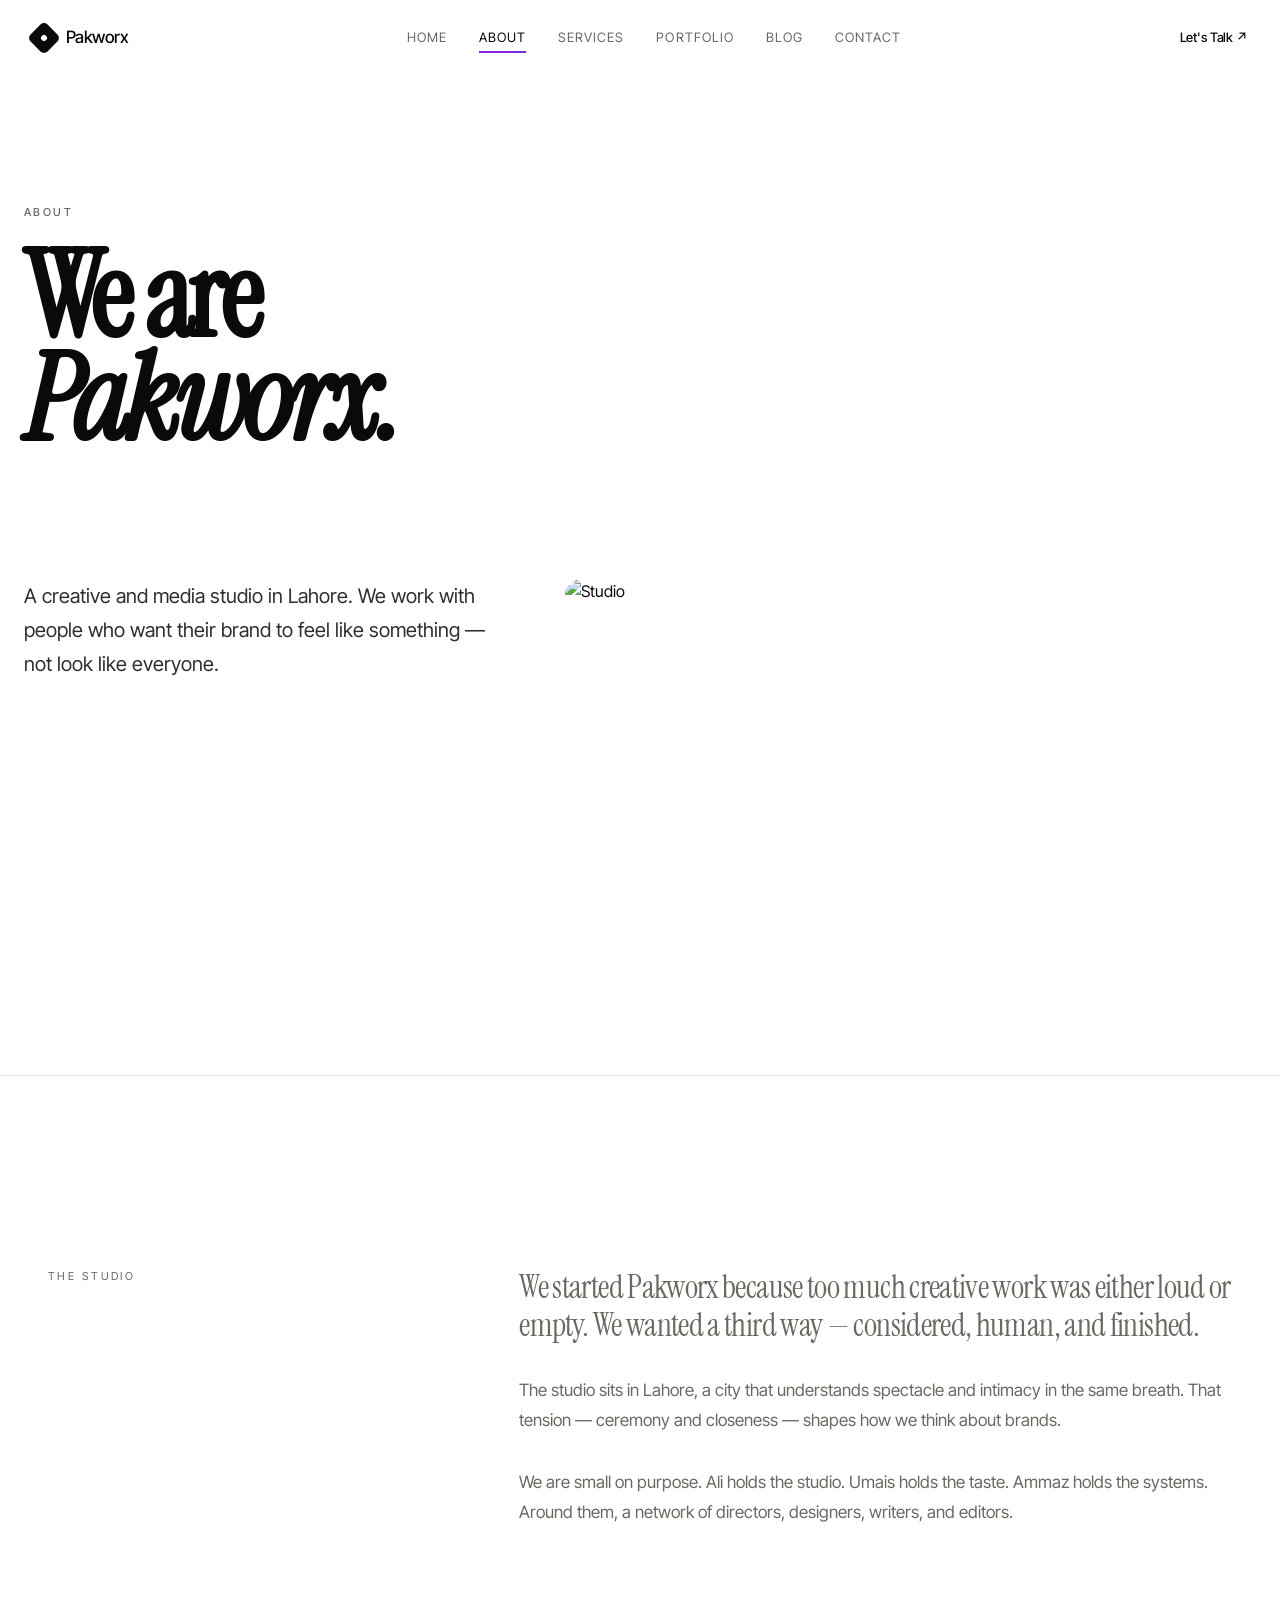
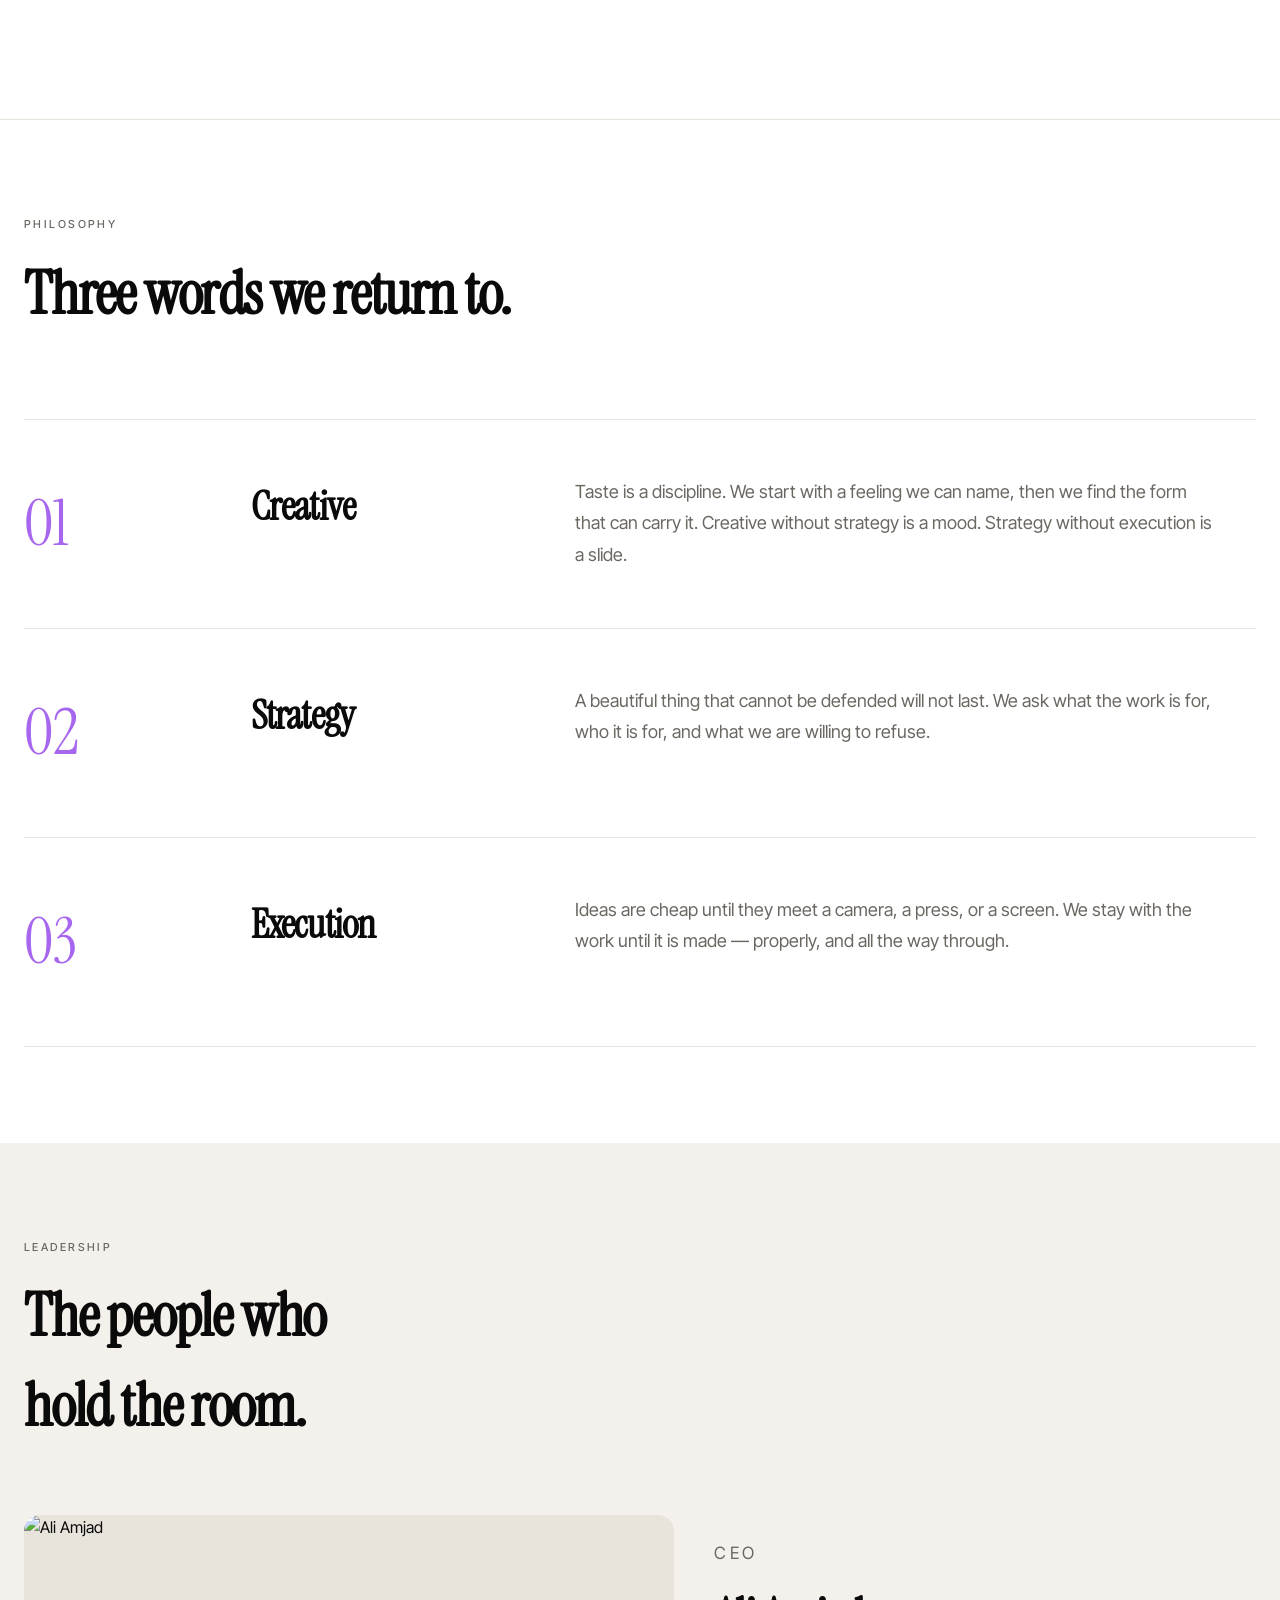
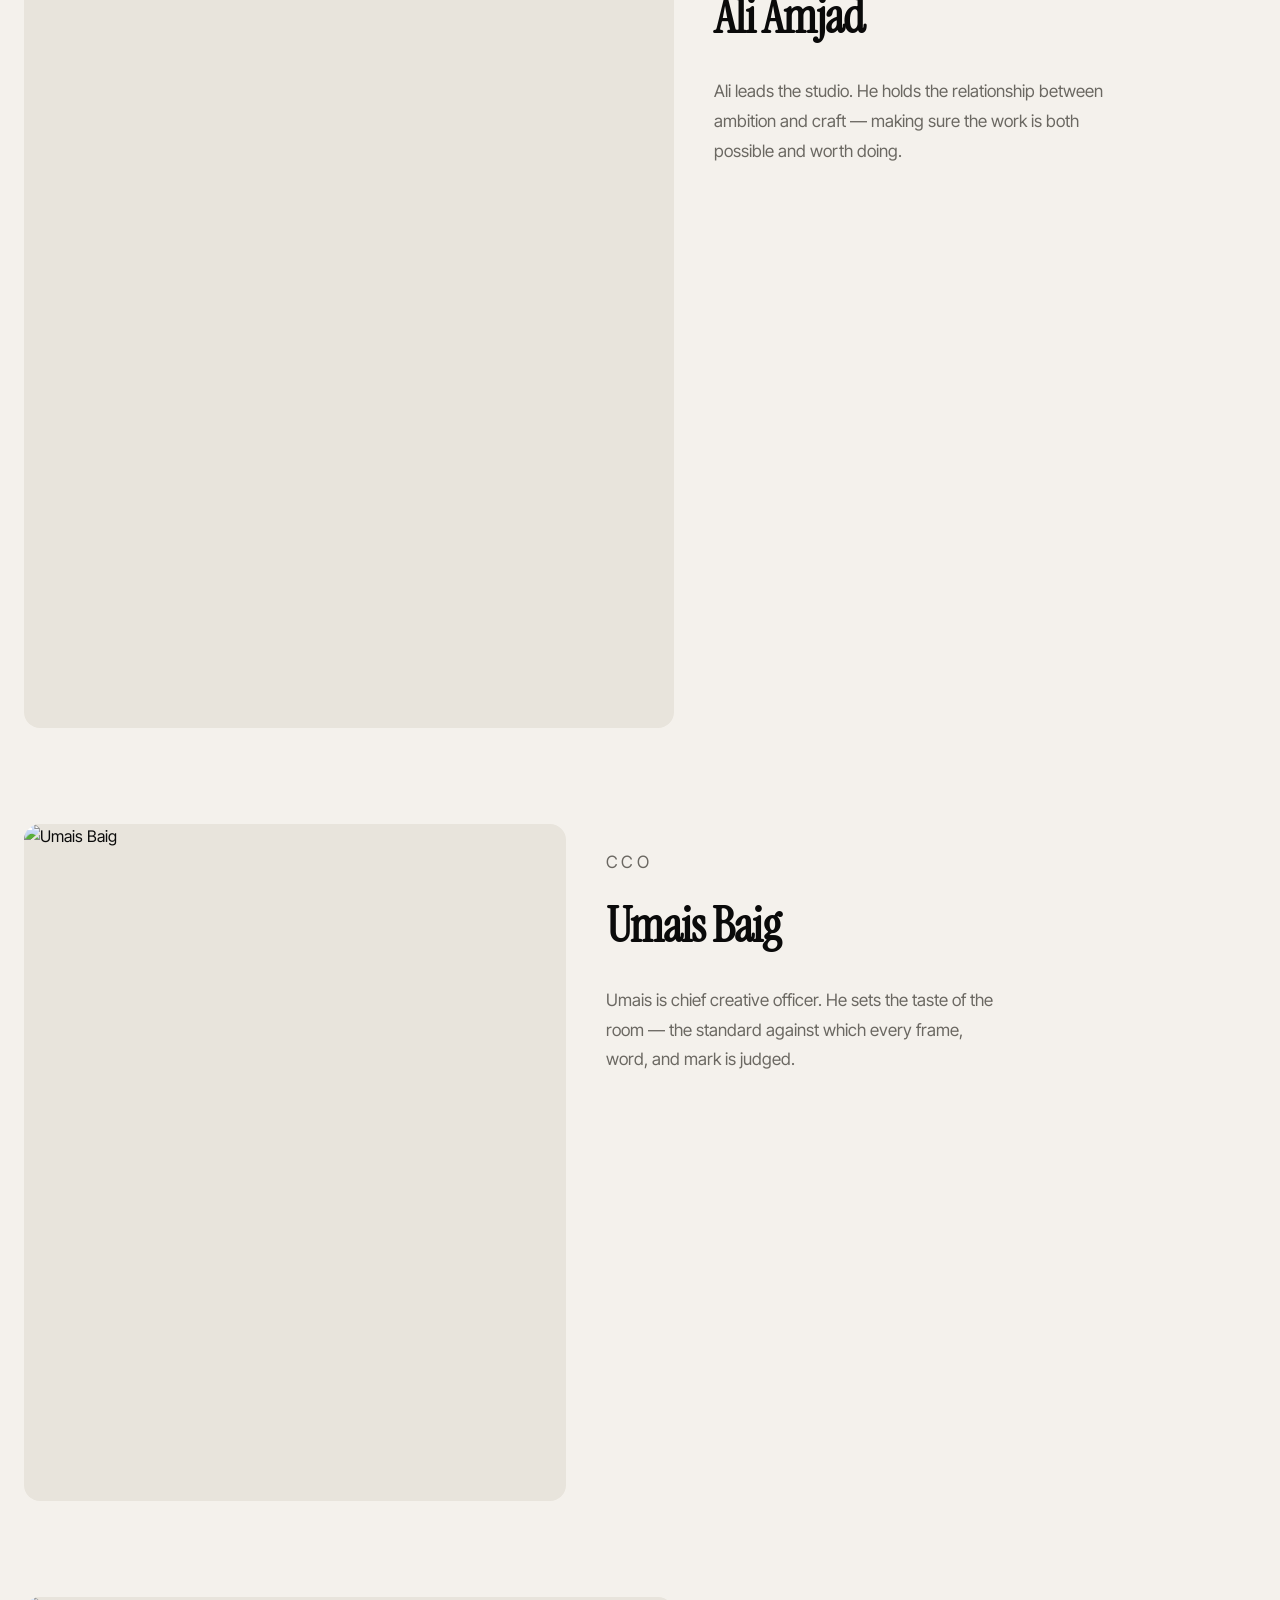
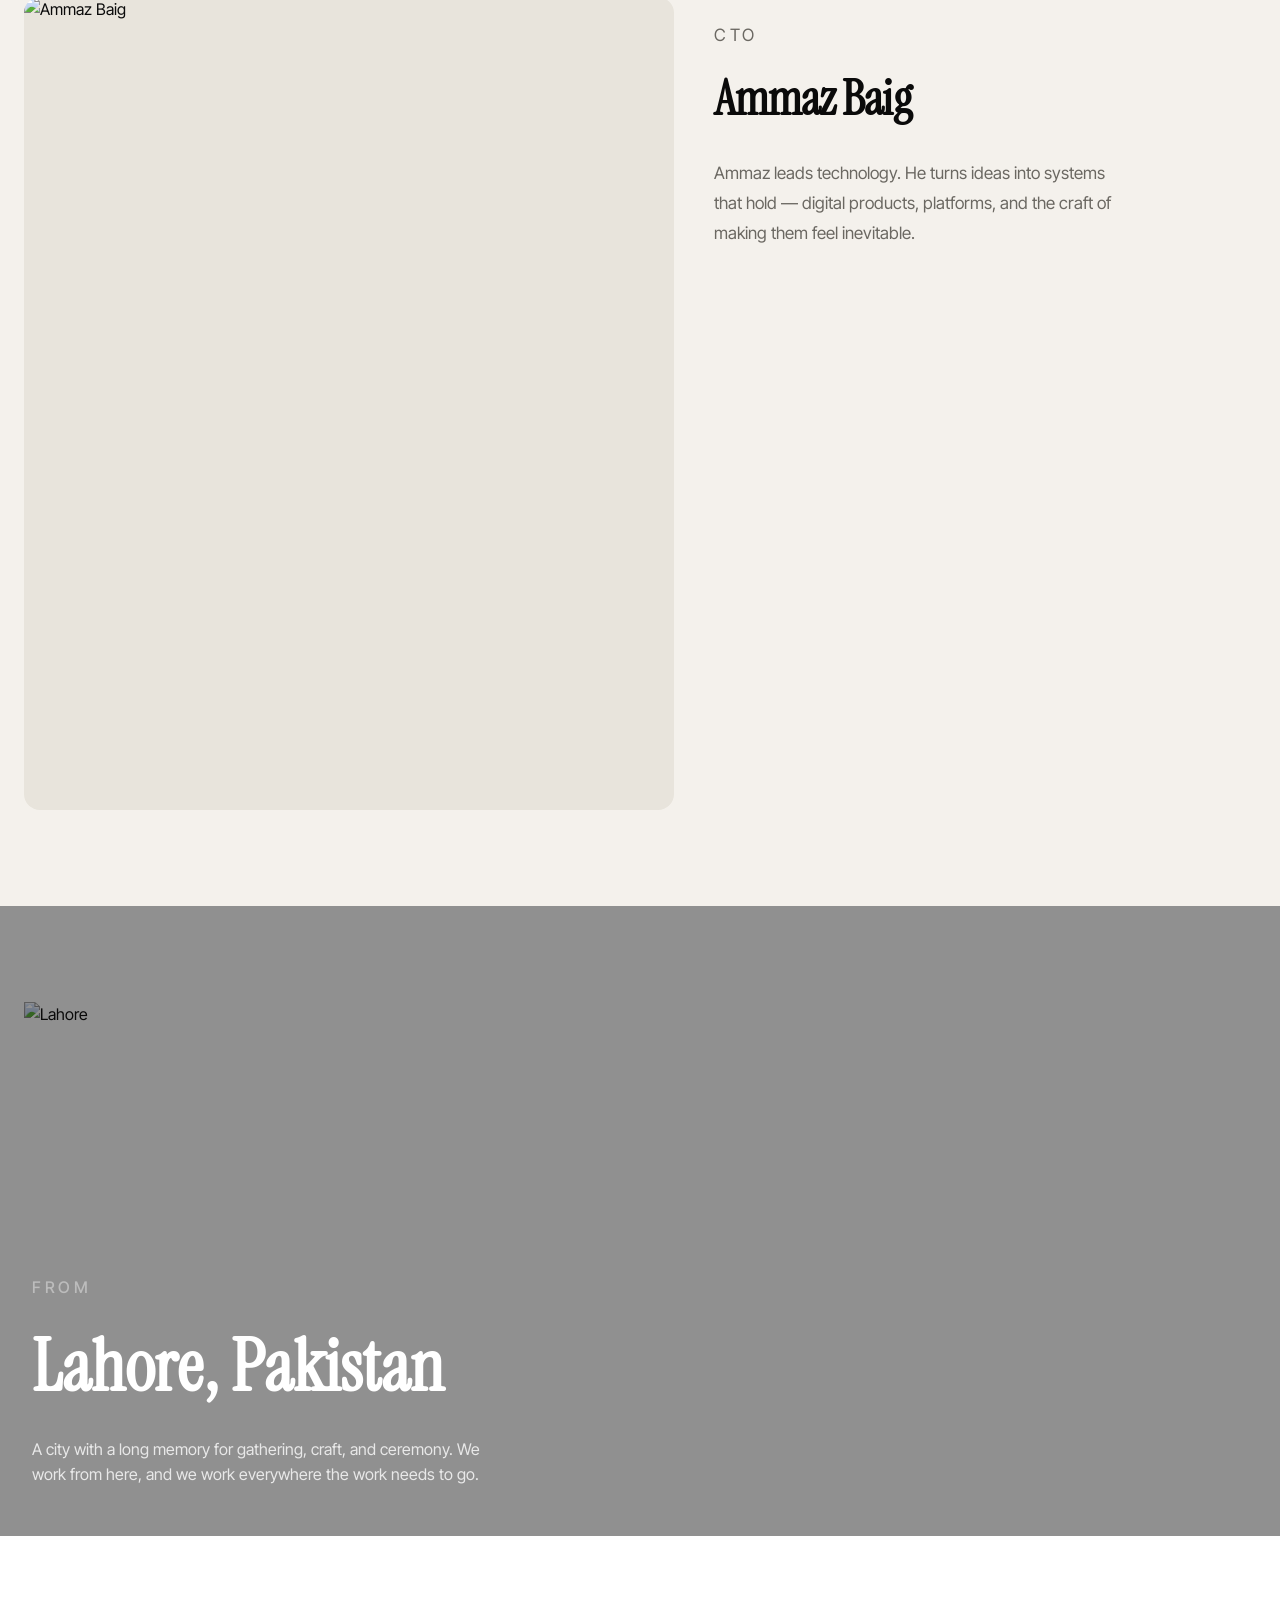
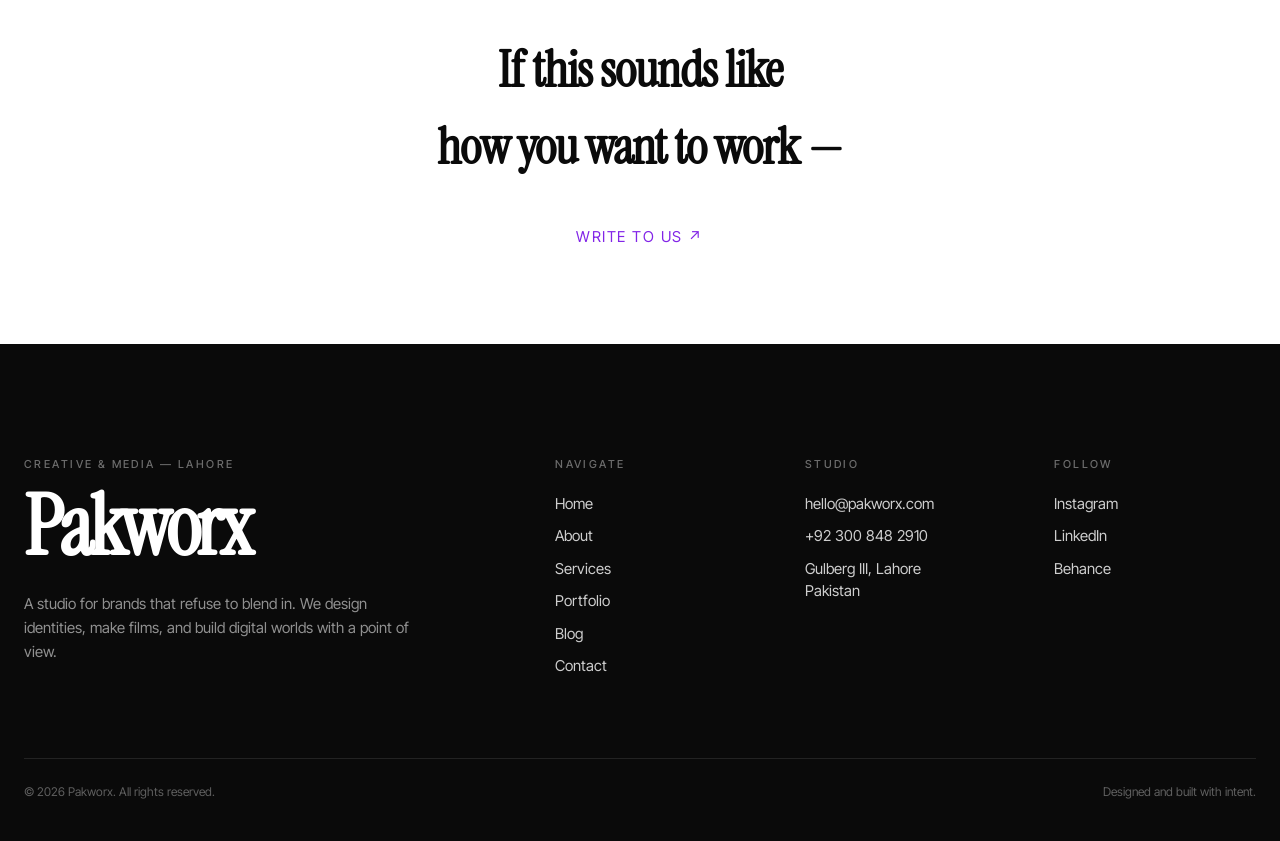
==== about.html @ 26e2b161 "Add files via upload" ====
<!DOCTYPE html>
<html lang="en">
<head>
  <meta charset="UTF-8" />
  <meta name="viewport" content="width=device-width, initial-scale=1.0" />
  <title>About — Pakworx</title>
  <link rel="preconnect" href="https://fonts.googleapis.com" />
  <link rel="preconnect" href="https://fonts.gstatic.com" crossorigin />
  <link href="https://fonts.googleapis.com/css2?family=Instrument+Serif:ital@0;1&family=Inter+Tight:wght@300;400;500;600;700&display=swap" rel="stylesheet" />
  <link rel="stylesheet" href="styles.css" />
</head>
<body>
  <header class="site-header">
    <a href="index.html" class="logo">
      <span class="logo-mark"></span>
      <span class="logo-text">Pakworx</span>
    </a>
    <nav class="desktop-nav">
      <a href="index.html">Home</a>
      <a href="about.html" class="active">About</a>
      <a href="services.html">Services</a>
      <a href="portfolio.html">Portfolio</a>
      <a href="blog.html">Blog</a>
      <a href="contact.html">Contact</a>
    </nav>
    <div class="header-cta">
      <a href="contact.html" class="cta-link">Let's Talk ↗</a>
      <button class="menu-toggle" aria-label="Menu">
        <span></span>
        <span></span>
      </button>
    </div>
  </header>

  <div class="mobile-menu">
    <nav>
      <a href="index.html">Home</a>
      <a href="about.html" class="active">About</a>
      <a href="services.html">Services</a>
      <a href="portfolio.html">Portfolio</a>
      <a href="blog.html">Blog</a>
      <a href="contact.html">Contact</a>
    </nav>
    <a href="contact.html" class="mobile-cta">Let's Talk ↗</a>
  </div>

  <main>
    <section class="page-hero">
      <p class="eyebrow">About</p>
      <h1>We are<br /><em>Pakworx.</em></h1>
    </section>

    <section class="about-intro">
      <div class="about-grid">
        <p>A creative and media studio in Lahore. We work with people who want their brand to feel like something — not look like everyone.</p>
        <div class="about-image">
          <img src="https://images.pexels.com/photos/4348298/pexels-photo-4348298.jpeg?auto=compress&cs=tinysrgb&w=1600" alt="Studio" />
        </div>
      </div>
    </section>

    <section class="about-story">
      <div class="story-grid">
        <div class="story-label">
          <p>The studio</p>
        </div>
        <div class="story-content">
          <p class="lead">We started Pakworx because too much creative work was either loud or empty. We wanted a third way — considered, human, and finished.</p>
          <p>The studio sits in Lahore, a city that understands spectacle and intimacy in the same breath. That tension — ceremony and closeness — shapes how we think about brands.</p>
          <p>We are small on purpose. Ali holds the studio. Umais holds the taste. Ammaz holds the systems. Around them, a network of directors, designers, writers, and editors.</p>
        </div>
      </div>
    </section>

    <section class="philosophy-page">
      <p class="eyebrow">Philosophy</p>
      <h2>Three words we return to.</h2>
      <div class="philosophy-list">
        <div class="philosophy-row">
          <span class="philosophy-num">01</span>
          <h3>Creative</h3>
          <p>Taste is a discipline. We start with a feeling we can name, then we find the form that can carry it. Creative without strategy is a mood. Strategy without execution is a slide.</p>
        </div>
        <div class="philosophy-row">
          <span class="philosophy-num">02</span>
          <h3>Strategy</h3>
          <p>A beautiful thing that cannot be defended will not last. We ask what the work is for, who it is for, and what we are willing to refuse.</p>
        </div>
        <div class="philosophy-row">
          <span class="philosophy-num">03</span>
          <h3>Execution</h3>
          <p>Ideas are cheap until they meet a camera, a press, or a screen. We stay with the work until it is made — properly, and all the way through.</p>
        </div>
      </div>
    </section>

    <section class="leadership">
      <p class="eyebrow">Leadership</p>
      <h2>The people who<br />hold the room.</h2>
      <div class="team-grid">
        <div class="team-member">
          <img src="https://images.pexels.com/photos/17685845/pexels-photo-17685845.jpeg?auto=compress&cs=tinysrgb&w=1200" alt="Ali Amjad" />
          <div class="team-info">
            <p class="team-role">CEO</p>
            <h3>Ali Amjad</h3>
            <p>Ali leads the studio. He holds the relationship between ambition and craft — making sure the work is both possible and worth doing.</p>
          </div>
        </div>
        <div class="team-member reverse">
          <img src="https://images.pexels.com/photos/13273039/pexels-photo-13273039.jpeg?auto=compress&cs=tinysrgb&w=1200" alt="Umais Baig" />
          <div class="team-info">
            <p class="team-role">CCO</p>
            <h3>Umais Baig</h3>
            <p>Umais is chief creative officer. He sets the taste of the room — the standard against which every frame, word, and mark is judged.</p>
          </div>
        </div>
        <div class="team-member">
          <img src="https://images.pexels.com/photos/7580990/pexels-photo-7580990.jpeg?auto=compress&cs=tinysrgb&w=1200" alt="Ammaz Baig" />
          <div class="team-info">
            <p class="team-role">CTO</p>
            <h3>Ammaz Baig</h3>
            <p>Ammaz leads technology. He turns ideas into systems that hold — digital products, platforms, and the craft of making them feel inevitable.</p>
          </div>
        </div>
      </div>
    </section>

    <section class="location-hero">
      <img src="https://images.pexels.com/photos/13629907/pexels-photo-13629907.jpeg?auto=compress&cs=tinysrgb&w=2000" alt="Lahore" />
      <div class="location-overlay">
        <p class="eyebrow light">From</p>
        <h2>Lahore, Pakistan</h2>
        <p>A city with a long memory for gathering, craft, and ceremony. We work from here, and we work everywhere the work needs to go.</p>
      </div>
    </section>

    <section class="about-cta">
      <h2>If this sounds like<br />how you want to work —</h2>
      <a href="contact.html" class="link-arrow large">Write to us ↗</a>
    </section>
  </main>

  <footer class="site-footer">
    <div class="footer-content">
      <div class="footer-brand">
        <p class="eyebrow light">Creative & Media — Lahore</p>
        <h2>Pakworx</h2>
        <p>A studio for brands that refuse to blend in. We design identities, make films, and build digital worlds with a point of view.</p>
      </div>
      <div class="footer-links">
        <div>
          <p class="eyebrow light">Navigate</p>
          <ul>
            <li><a href="index.html">Home</a></li>
            <li><a href="about.html">About</a></li>
            <li><a href="services.html">Services</a></li>
            <li><a href="portfolio.html">Portfolio</a></li>
            <li><a href="blog.html">Blog</a></li>
            <li><a href="contact.html">Contact</a></li>
          </ul>
        </div>
        <div>
          <p class="eyebrow light">Studio</p>
          <ul>
            <li><a href="mailto:hello@pakworx.com">hello@pakworx.com</a></li>
            <li><a href="tel:+923008482910">+92 300 848 2910</a></li>
            <li>Gulberg III, Lahore<br />Pakistan</li>
          </ul>
        </div>
        <div>
          <p class="eyebrow light">Follow</p>
          <ul>
            <li><a href="#">Instagram</a></li>
            <li><a href="#">LinkedIn</a></li>
            <li><a href="#">Behance</a></li>
          </ul>
        </div>
      </div>
    </div>
    <div class="footer-bottom">
      <p>© 2026 Pakworx. All rights reserved.</p>
      <p>Designed and built with intent.</p>
    </div>
  </footer>

  <script src="script.js"></script>
</body>
</html>
---- styles.css ----
:root {
  --color-ink: #0a0a0a;
  --color-paper: #ffffff;
  --color-mist: #f4f1ec;
  --color-stone: #e8e4dc;
  --color-mute: #6b6862;
  --color-accent: #8225e7;
  --font-serif: "Instrument Serif", "Times New Roman", serif;
  --font-sans: "Inter Tight", "Helvetica Neue", sans-serif;
}

* {
  box-sizing: border-box;
  margin: 0;
  padding: 0;
}

html {
  scroll-behavior: smooth;
}

body {
  background: var(--color-paper);
  color: var(--color-ink);
  font-family: var(--font-sans);
  font-weight: 400;
  line-height: 1.5;
  -webkit-font-smoothing: antialiased;
}

::selection {
  background: var(--color-accent);
  color: white;
}

img {
  max-width: 100%;
  display: block;
}

a {
  color: inherit;
  text-decoration: none;
}

.eyebrow {
  font-size: 11px;
  letter-spacing: 0.22em;
  text-transform: uppercase;
  color: var(--color-mute);
  font-weight: 500;
}

.eyebrow.light {
  color: rgba(255, 255, 255, 0.4);
}

.eyebrow.accent {
  color: var(--color-accent);
}

.italic {
  font-style: italic;
}

/* HEADER */
.site-header {
  position: fixed;
  top: 0;
  left: 0;
  right: 0;
  z-index: 100;
  background: rgba(255, 255, 255, 0.95);
  backdrop-filter: blur(10px);
  height: 76px;
  display: flex;
  align-items: center;
  justify-content: space-between;
  padding: 0 32px;
  border-bottom: 1px solid transparent;
  transition: border-color 0.3s;
}

.site-header.scrolled {
  border-bottom-color: var(--color-stone);
}

.logo {
  display: flex;
  align-items: center;
  gap: 10px;
}

.logo-mark {
  width: 24px;
  height: 24px;
  background: var(--color-ink);
  transform: rotate(45deg);
  border-radius: 5px;
  position: relative;
}

.logo-mark::after {
  content: "";
  position: absolute;
  top: 50%;
  left: 50%;
  transform: translate(-50%, -50%);
  width: 6px;
  height: 6px;
  background: white;
  border-radius: 50%;
}

.logo-text {
  font-size: 17px;
  font-weight: 500;
  letter-spacing: -0.03em;
}

.desktop-nav {
  display: none;
  gap: 32px;
}

.desktop-nav a {
  font-size: 13px;
  letter-spacing: 0.08em;
  text-transform: uppercase;
  color: var(--color-mute);
  transition: color 0.3s;
  position: relative;
}

.desktop-nav a:hover {
  color: var(--color-ink);
}

.desktop-nav a.active {
  color: var(--color-ink);
}

.desktop-nav a.active::after {
  content: "";
  position: absolute;
  bottom: -6px;
  left: 0;
  right: 0;
  height: 2px;
  background: var(--color-accent);
}

.header-cta {
  display: flex;
  align-items: center;
  gap: 16px;
}

.cta-link {
  font-size: 13px;
  font-weight: 500;
  letter-spacing: -0.01em;
  display: none;
}

.cta-link:hover {
  color: var(--color-accent);
}

.menu-toggle {
  background: none;
  border: none;
  cursor: pointer;
  width: 40px;
  height: 40px;
  position: relative;
  display: flex;
  flex-direction: column;
  justify-content: center;
  align-items: center;
  gap: 6px;
}

.menu-toggle span {
  display: block;
  width: 20px;
  height: 1px;
  background: var(--color-ink);
  transition: all 0.3s;
}

.menu-toggle.open span:first-child {
  transform: translateY(3.5px) rotate(45deg);
}

.menu-toggle.open span:last-child {
  transform: translateY(-3.5px) rotate(-45deg);
}

/* MOBILE MENU */
.mobile-menu {
  position: fixed;
  inset: 0;
  background: var(--color-paper);
  z-index: 99;
  padding: 112px 24px 40px;
  display: flex;
  flex-direction: column;
  justify-content: space-between;
  opacity: 0;
  visibility: hidden;
  transition: all 0.3s;
}

.mobile-menu.open {
  opacity: 1;
  visibility: visible;
}

.mobile-menu nav {
  display: flex;
  flex-direction: column;
}

.mobile-menu nav a {
  font-family: var(--font-serif);
  font-size: 48px;
  color: var(--color-ink);
  padding: 16px 0;
  border-bottom: 1px solid var(--color-stone);
}

.mobile-menu nav a.active {
  color: var(--color-accent);
}

.mobile-cta {
  font-size: 14px;
  letter-spacing: 0.12em;
  text-transform: uppercase;
}

@media (min-width: 1024px) {
  .desktop-nav {
    display: flex;
  }
  .cta-link {
    display: block;
  }
  .menu-toggle {
    display: none;
  }
}

/* MAIN */
main {
  padding-top: 76px;
}

/* BUTTONS */
.btn {
  display: inline-flex;
  padding: 12px 24px;
  border-radius: 100px;
  font-size: 13px;
  letter-spacing: 0.08em;
  text-transform: uppercase;
  font-weight: 500;
  transition: all 0.3s;
  cursor: pointer;
  border: none;
}

.btn-primary {
  background: var(--color-ink);
  color: white;
}

.btn-primary:hover {
  background: var(--color-accent);
}

.btn-secondary {
  background: transparent;
  color: var(--color-ink);
  border: 1px solid rgba(10, 10, 10, 0.15);
}

.btn-secondary:hover {
  border-color: var(--color-accent);
  color: var(--color-accent);
}

.btn-light {
  background: white;
  color: var(--color-ink);
}

.btn-light:hover {
  background: var(--color-accent);
  color: white;
}

.btn-text {
  background: none;
  border: none;
  color: var(--color-accent);
  font-size: 13px;
  letter-spacing: 0.12em;
  text-transform: uppercase;
  cursor: pointer;
  padding: 0;
}

.link-arrow {
  font-size: 13px;
  letter-spacing: 0.1em;
  text-transform: uppercase;
  color: var(--color-mute);
  transition: color 0.3s;
}

.link-arrow:hover {
  color: var(--color-accent);
}

.link-arrow.large {
  font-size: 15px;
  color: var(--color-accent);
}

/* HERO SECTION */
.hero-section {
  padding: 12px;
}

.hero-container {
  position: relative;
  background: var(--color-mist);
  border-radius: 28px;
  min-height: calc(100vh - 100px);
  overflow: hidden;
  padding: 120px 24px;
  display: flex;
  align-items: center;
  justify-content: center;
}

.glow {
  position: absolute;
  border-radius: 50%;
  filter: blur(120px);
  opacity: 0.2;
  pointer-events: none;
}

.glow-1 {
  background: var(--color-accent);
  width: 420px;
  height: 420px;
  top: 18%;
  left: 50%;
  transform: translateX(-50%);
}

.glow-2 {
  background: var(--color-accent);
  width: 256px;
  height: 256px;
  bottom: 40px;
  left: -80px;
}

.glow-3 {
  background: var(--color-accent);
  width: 208px;
  height: 208px;
  top: 96px;
  right: -40px;
}

.floating-card {
  position: absolute;
  width: 168px;
  background: white;
  border-radius: 16px;
  overflow: hidden;
  box-shadow: 0 24px 60px -24px rgba(10, 10, 10, 0.35);
  display: none;
}

.floating-card img {
  width: 100%;
  aspect-ratio: 4/5;
  object-fit: cover;
}

.floating-card figcaption {
  padding: 8px 12px;
  font-size: 11px;
  letter-spacing: 0.16em;
  text-transform: uppercase;
  color: var(--color-mute);
}

.float-a {
  left: 7%;
  top: 18%;
  animation: floatA 7s ease-in-out infinite;
}

.float-b {
  right: 8%;
  top: 16%;
  animation: floatB 8.5s ease-in-out infinite;
}

.float-c {
  bottom: 14%;
  left: 14%;
  animation: floatC 7.8s ease-in-out infinite;
}

.float-d {
  bottom: 13%;
  right: 13%;
  animation: floatD 9s ease-in-out infinite;
}

@keyframes floatA {
  0%, 100% { transform: translateY(0) rotate(-8deg); }
  50% { transform: translateY(-14px) rotate(-6deg); }
}

@keyframes floatB {
  0%, 100% { transform: translateY(0) rotate(7deg); }
  50% { transform: translateY(-18px) rotate(5deg); }
}

@keyframes floatC {
  0%, 100% { transform: translateY(0) rotate(5deg); }
  50% { transform: translateY(-12px) rotate(7deg); }
}

@keyframes floatD {
  0%, 100% { transform: translateY(0) rotate(-6deg); }
  50% { transform: translateY(-16px) rotate(-4deg); }
}

@media (min-width: 640px) {
  .floating-card {
    display: block;
  }
}

.hero-content {
  position: relative;
  z-index: 2;
  text-align: center;
  max-width: 800px;
}

.hero-content h1 {
  font-family: var(--font-serif);
  font-size: clamp(48px, 12vw, 108px);
  line-height: 0.88;
  letter-spacing: -0.035em;
  margin-top: 28px;
}

.hero-content h1 em {
  font-style: italic;
}

.hero-sub {
  margin-top: 32px;
  font-size: 16px;
  color: var(--color-mute);
  max-width: 480px;
  margin-left: auto;
  margin-right: auto;
  line-height: 1.6;
}

.hero-cta {
  margin-top: 40px;
  display: flex;
  gap: 12px;
  flex-wrap: wrap;
  justify-content: center;
}

/* MARQUEE */
.marquee-section {
  border-top: 1px solid var(--color-stone);
  border-bottom: 1px solid var(--color-stone);
  padding: 20px 0;
  overflow: hidden;
}

.marquee-track {
  display: flex;
  animation: marquee 32s linear infinite;
  width: max-content;
}

.marquee-track:hover {
  animation-play-state: paused;
}

.marquee-item {
  padding: 0 24px;
  font-size: 13px;
  letter-spacing: 0.28em;
  text-transform: uppercase;
  white-space: nowrap;
  display: flex;
  align-items: center;
  gap: 24px;
}

.dot {
  width: 6px;
  height: 6px;
  background: var(--color-accent);
  border-radius: 50%;
}

@keyframes marquee {
  from { transform: translateX(0); }
  to { transform: translateX(-50%); }
}

/* SECTIONS */
section {
  padding: 96px 24px;
  max-width: 1480px;
  margin: 0 auto;
}

.section-header {
  display: flex;
  justify-content: space-between;
  align-items: end;
  gap: 24px;
  margin-bottom: 56px;
  flex-wrap: wrap;
}

.section-header h2 {
  font-family: var(--font-serif);
  font-size: clamp(36px, 5vw, 60px);
  letter-spacing: -0.02em;
}

.section-header.dark {
  color: white;
}

.section-header.dark .eyebrow {
  color: rgba(255, 255, 255, 0.4);
}

.section-header.dark .link-arrow {
  color: rgba(255, 255, 255, 0.5);
}

.section-header.dark .link-arrow:hover {
  color: white;
}

/* STATEMENT */
.statement-section h2 {
  font-family: var(--font-serif);
  font-size: clamp(36px, 7vw, 84px);
  line-height: 0.95;
  letter-spacing: -0.03em;
  max-width: 1200px;
  margin-top: 24px;
}

.statement-grid {
  display: grid;
  gap: 40px;
  margin-top: 48px;
  padding-top: 48px;
  border-top: 1px solid var(--color-stone);
}

@media (min-width: 768px) {
  .statement-grid {
    grid-template-columns: 1fr 2fr;
  }
}

.statement-grid p:first-child {
  font-size: 13px;
  letter-spacing: 0.16em;
  text-transform: uppercase;
  color: var(--color-mute);
}

.statement-grid p:last-child {
  font-size: 18px;
  line-height: 1.7;
  color: rgba(10, 10, 10, 0.8);
}

/* SERVICES LIST */
.services-list {
  border-top: 1px solid var(--color-stone);
  border-bottom: 1px solid var(--color-stone);
}

.service-row {
  display: grid;
  grid-template-columns: 80px 1fr 1fr auto;
  align-items: center;
  gap: 24px;
  padding: 32px 0;
  border-bottom: 1px solid var(--color-stone);
  transition: all 0.3s;
}

.service-row:last-child {
  border-bottom: none;
}

.service-row:hover h3 {
  color: var(--color-accent);
}

.service-num {
  font-size: 12px;
  letter-spacing: 0.18em;
  color: var(--color-mute);
}

.service-row h3 {
  font-family: var(--font-serif);
  font-size: 40px;
  letter-spacing: -0.02em;
  transition: color 0.3s;
}

.service-row p {
  font-size: 16px;
  color: var(--color-mute);
}

.service-index {
  font-size: 14px;
  color: var(--color-mute);
  transition: all 0.3s;
}

.service-row:hover .service-index {
  color: var(--color-accent);
  transform: translateX(4px);
}

@media (max-width: 768px) {
  .service-row {
    grid-template-columns: 1fr;
    gap: 12px;
  }
}

/* PORTFOLIO GRID */
.portfolio-grid {
  display: grid;
  gap: 16px;
}

@media (min-width: 768px) {
  .portfolio-grid {
    grid-template-columns: 12;
  }
}

.portfolio-item {
  position: relative;
  overflow: hidden;
  border-radius: 16px;
  min-height: 380px;
  background: var(--color-mist);
}

.portfolio-item img {
  width: 100%;
  height: 100%;
  object-fit: cover;
  transition: transform 0.7s;
}

.portfolio-item:hover img {
  transform: scale(1.05);
}

.portfolio-item::after {
  content: "";
  position: absolute;
  inset: 0;
  background: linear-gradient(to top, rgba(0,0,0,0.75), rgba(0,0,0,0.1), transparent);
}

.portfolio-info {
  position: absolute;
  bottom: 0;
  left: 0;
  right: 0;
  padding: 24px;
  z-index: 2;
}

.portfolio-info p {
  font-size: 11px;
  letter-spacing: 0.2em;
  text-transform: uppercase;
  color: rgba(255, 255, 255, 0.65);
  margin-bottom: 8px;
}

.portfolio-info h3 {
  font-family: var(--font-serif);
  font-size: 32px;
  color: white;
}

.portfolio-item.large {
  min-height: 560px;
}

@media (min-width: 768px) {
  .portfolio-item.large:first-child {
    grid-column: span 7;
  }
  .portfolio-item:nth-child(2) {
    grid-column: span 5;
  }
  .portfolio-item.wide {
    grid-column: span 12;
  }
}

/* PHILOSOPHY */
.philosophy-grid {
  display: grid;
  gap: 1px;
  margin-top: 64px;
  background: var(--color-stone);
  border-radius: 16px;
  overflow: hidden;
}

@media (min-width: 768px) {
  .philosophy-grid {
    grid-template-columns: repeat(3, 1fr);
  }
}

.philosophy-item {
  background: white;
  padding: 40px;
}

.philosophy-num {
  font-family: var(--font-serif);
  font-size: 48px;
  color: rgba(130, 37, 231, 0.8);
}

.philosophy-item h3 {
  font-family: var(--font-serif);
  font-size: 28px;
  margin-top: 32px;
}

.philosophy-item p {
  margin-top: 16px;
  font-size: 16px;
  line-height: 1.7;
  color: var(--color-mute);
}

/* CTA SECTION */
.cta-section {
  padding: 12px;
}

.cta-container {
  background: var(--color-mist);
  border-radius: 28px;
  padding: 96px 24px;
  text-align: center;
  position: relative;
  overflow: hidden;
}

.cta-container::before {
  content: "";
  position: absolute;
  top: 50%;
  left: 50%;
  transform: translate(-50%, -50%);
  width: 288px;
  height: 288px;
  background: var(--color-accent);
  border-radius: 50%;
  filter: blur(100px);
  opacity: 0.2;
}

.cta-container h2 {
  font-family: var(--font-serif);
  font-size: clamp(36px, 5vw, 72px);
  letter-spacing: -0.02em;
  margin-top: 20px;
  position: relative;
}

.cta-container h2 em {
  font-style: italic;
}

.cta-container .btn {
  margin-top: 40px;
  position: relative;
}

/* PAGE HERO */
.page-hero {
  padding: 128px 24px 64px;
  max-width: 1480px;
  margin: 0 auto;
}

.page-hero h1 {
  font-family: var(--font-serif);
  font-size: clamp(48px, 15vw, 120px);
  line-height: 0.86;
  letter-spacing: -0.04em;
  margin-top: 24px;
}

.page-hero h1 em {
  font-style: italic;
}

.hero-layout {
  display: flex;
  flex-direction: column;
  gap: 48px;
}

@media (min-width: 1024px) {
  .hero-layout {
    flex-direction: row;
    justify-content: space-between;
    align-items: end;
  }
}

.hero-layout h1 {
  flex: 1;
}

.hero-layout p {
  max-width: 320px;
  font-size: 16px;
  line-height: 1.6;
  color: var(--color-mute);
}

@media (max-width: 1023px) {
  .hero-layout p {
    max-width: 100%;
  }
}

/* ABOUT SECTIONS */
.about-intro {
  padding: 64px 24px;
  max-width: 1480px;
  margin: 0 auto;
}

.about-grid {
  display: grid;
  gap: 48px;
}

@media (min-width: 768px) {
  .about-grid {
    grid-template-columns: 5fr 7fr;
  }
}

.about-grid > p {
  font-size: 20px;
  line-height: 1.7;
  color: rgba(10, 10, 10, 0.85);
}

.about-image {
  overflow: hidden;
  border-radius: 16px;
}

.about-image img {
  width: 100%;
  aspect-ratio: 16/10;
  object-fit: cover;
}

.about-story {
  border-top: 1px solid var(--color-stone);
  border-bottom: 1px solid var(--color-stone);
}

.story-grid {
  display: grid;
  gap: 64px;
  max-width: 1480px;
  margin: 0 auto;
  padding: 96px 24px;
}

@media (min-width: 768px) {
  .story-grid {
    grid-template-columns: 4fr 7fr;
  }
}

.story-label p {
  position: sticky;
  top: 112px;
  font-size: 11px;
  letter-spacing: 0.22em;
  text-transform: uppercase;
  color: var(--color-mute);
}

.story-content {
  display: flex;
  flex-direction: column;
  gap: 32px;
}

.story-content .lead {
  font-family: var(--font-serif);
  font-size: 32px;
  line-height: 1.2;
  letter-spacing: -0.02em;
}

.story-content p {
  font-size: 17px;
  line-height: 1.75;
  color: var(--color-mute);
}

/* PHILOSOPHY PAGE */
.philosophy-page {
  padding: 96px 24px;
  max-width: 1480px;
  margin: 0 auto;
}

.philosophy-page h2 {
  font-family: var(--font-serif);
  font-size: clamp(36px, 5vw, 60px);
  letter-spacing: -0.02em;
  margin-top: 16px;
  margin-bottom: 80px;
}

.philosophy-list {
  display: flex;
  flex-direction: column;
}

.philosophy-row {
  display: grid;
  gap: 32px;
  padding: 56px 0;
  border-top: 1px solid var(--color-stone);
}

@media (min-width: 768px) {
  .philosophy-row {
    grid-template-columns: 2fr 3fr 7fr;
  }
}

.philosophy-row:last-child {
  border-bottom: 1px solid var(--color-stone);
}

.philosophy-row .philosophy-num {
  font-family: var(--font-serif);
  font-size: 64px;
  color: rgba(130, 37, 231, 0.7);
}

.philosophy-row h3 {
  font-family: var(--font-serif);
  font-size: 40px;
  letter-spacing: -0.02em;
}

.philosophy-row p {
  max-width: 640px;
  font-size: 18px;
  line-height: 1.75;
  color: var(--color-mute);
}

/* LEADERSHIP */
.leadership {
  background: var(--color-mist);
  padding: 96px 24px;
}

.leadership > * {
  max-width: 1480px;
  margin: 0 auto;
}

.leadership h2 {
  font-family: var(--font-serif);
  font-size: clamp(36px, 5vw, 60px);
  letter-spacing: -0.02em;
  margin-top: 16px;
  margin-bottom: 64px;
}

.team-grid {
  display: flex;
  flex-direction: column;
  gap: 96px;
}

.team-member {
  display: grid;
  gap: 40px;
}

@media (min-width: 768px) {
  .team-member {
    grid-template-columns: 6fr 5fr;
  }
  .team-member.reverse {
    grid-template-columns: 5fr 6fr;
  }
  .team-member.reverse .team-image {
    order: 2;
  }
}

.team-member img {
  width: 100%;
  aspect-ratio: 4/5;
  object-fit: cover;
  border-radius: 16px;
  background: var(--color-stone);
}

.team-role {
  font-size: 12px;
  letter-spacing: 0.2em;
  text-transform: uppercase;
  color: var(--color-accent);
}

.team-info h3 {
  font-family: var(--font-serif);
  font-size: 48px;
  letter-spacing: -0.02em;
  margin-top: 12px;
}

.team-info p {
  margin-top: 24px;
  font-size: 17px;
  line-height: 1.75;
  color: var(--color-mute);
  max-width: 400px;
}

/* LOCATION HERO */
.location-hero {
  position: relative;
  height: 70vh;
  min-height: 480px;
  overflow: hidden;
}

.location-hero img {
  width: 100%;
  height: 100%;
  object-fit: cover;
}

.location-overlay {
  position: absolute;
  inset: 0;
  background: rgba(10, 10, 10, 0.45);
  display: flex;
  flex-direction: column;
  justify-content: flex-end;
  padding: 48px 32px;
  color: white;
}

.location-overlay h2 {
  font-family: var(--font-serif);
  font-size: clamp(36px, 6vw, 72px);
  margin-top: 12px;
}

.location-overlay p {
  margin-top: 16px;
  max-width: 480px;
  font-size: 16px;
  line-height: 1.6;
  color: rgba(255, 255, 255, 0.8);
}

/* ABOUT CTA */
.about-cta {
  text-align: center;
  padding: 96px 24px;
}

.about-cta h2 {
  font-family: var(--font-serif);
  font-size: clamp(32px, 4vw, 56px);
  letter-spacing: -0.02em;
}

.about-cta .link-arrow {
  display: inline-block;
  margin-top: 40px;
}

/* SERVICES INTERACTIVE */
.services-interactive {
  border-top: 1px solid var(--color-stone);
  max-width: 1480px;
  margin: 0 auto;
  display: grid;
}

@media (min-width: 1024px) {
  .services-interactive {
    grid-template-columns: 4fr 8fr;
  }
}

.services-tabs {
  border-bottom: 1px solid var(--color-stone);
}

@media (min-width: 1024px) {
  .services-tabs {
    border-bottom: none;
    border-right: 1px solid var(--color-stone);
  }
}

.tab-btn {
  display: flex;
  justify-content: space-between;
  align-items: center;
  width: 100%;
  padding: 24px 32px;
  background: none;
  border: none;
  border-bottom: 1px solid var(--color-stone);
  cursor: pointer;
  font-family: var(--font-serif);
  font-size: 32px;
  text-align: left;
  transition: background 0.3s;
}

.tab-btn:last-child {
  border-bottom: none;
}

.tab-btn span:last-child {
  font-family: var(--font-sans);
  font-size: 12px;
  letter-spacing: 0.16em;
  color: var(--color-mute);
}

.tab-btn.active {
  background: var(--color-mist);
}

.tab-btn.active span:last-child {
  color: var(--color-accent);
}

.tab-btn:hover {
  background: rgba(244, 241, 236, 0.6);
}

.service-detail {
  padding: 40px 32px;
}

.service-image {
  width: 100%;
  aspect-ratio: 16/9;
  object-fit: cover;
  border-radius: 16px;
  margin-bottom: 40px;
}

.service-tagline {
  font-family: var(--font-serif);
  font-size: 32px;
  line-height: 1.1;
  letter-spacing: -0.02em;
}

.service-columns {
  display: grid;
  gap: 48px;
  margin-top: 48px;
}

@media (min-width: 768px) {
  .service-columns {
    grid-template-columns: 1fr 1fr;
  }
}

.service-label {
  font-size: 11px;
  letter-spacing: 0.2em;
  text-transform: uppercase;
  color: var(--color-accent);
  margin-bottom: 16px;
}

.service-text {
  font-size: 16px;
  line-height: 1.75;
  color: rgba(10, 10, 10, 0.8);
}

.service-deliverables {
  margin-top: 48px;
  padding-top: 40px;
  border-top: 1px solid var(--color-stone);
}

.service-deliverables ul {
  list-style: none;
  display: grid;
  gap: 12px;
  margin-top: 24px;
}

@media (min-width: 768px) {
  .service-deliverables ul {
    grid-template-columns: 1fr 1fr;
  }
}

.service-deliverables li {
  font-size: 16px;
  display: flex;
  align-items: start;
  gap: 12px;
}

.service-deliverables li::before {
  content: "";
  width: 6px;
  height: 6px;
  background: var(--color-accent);
  border-radius: 50%;
  margin-top: 8px;
  flex-shrink: 0;
}

/* SERVICES CTA */
.services-cta {
  background: var(--color-ink);
  color: white;
  padding: 80px 24px;
}

.services-cta > * {
  max-width: 1480px;
  margin: 0 auto;
}

.services-cta {
  display: flex;
  justify-content: space-between;
  align-items: center;
  gap: 32px;
  flex-wrap: wrap;
}

.services-cta h2 {
  font-family: var(--font-serif);
  font-size: clamp(28px, 3vw, 48px);
  letter-spacing: -0.02em;
  max-width: 720px;
}

/* PORTFOLIO FULL */
.portfolio-grid-full {
  display: grid;
  gap: 12px;
  max-width: 1480px;
  margin: 0 auto;
}

@media (min-width: 768px) {
  .portfolio-grid-full {
    grid-template-columns: repeat(12, 1fr);
  }
}

.portfolio-card {
  position: relative;
  overflow: hidden;
  border-radius: 16px;
  min-height: 380px;
  background: var(--color-mist);
}

.portfolio-card img {
  width: 100%;
  height: 100%;
  object-fit: cover;
  transition: transform 0.7s;
}

.portfolio-card:hover img {
  transform: scale(1.05);
}

.portfolio-card::after {
  content: "";
  position: absolute;
  inset: 0;
  background: linear-gradient(to top, rgba(0,0,0,0.75), rgba(0,0,0,0.1), transparent);
  transition: opacity 0.3s;
}

.portfolio-card:hover::after {
  opacity: 0.95;
}

.portfolio-card-info {
  position: absolute;
  bottom: 0;
  left: 0;
  right: 0;
  padding: 32px;
  z-index: 2;
}

.portfolio-card-info p {
  font-size: 11px;
  letter-spacing: 0.2em;
  text-transform: uppercase;
  color: rgba(255, 255, 255, 0.65);
  margin-bottom: 8px;
}

.portfolio-card-info h3 {
  font-family: var(--font-serif);
  font-size: 32px;
  color: white;
}

@media (min-width: 768px) {
  .portfolio-card.large {
    grid-column: span 8;
    grid-row: span 2;
    min-height: 520px;
  }
  .portfolio-card {
    grid-column: span 4;
  }
  .portfolio-card.tall {
    grid-row: span 2;
    min-height: 520px;
  }
  .portfolio-card.wide {
    grid-column: span 8;
  }
}

/* BLOG */
.featured-article {
  border-bottom: 1px solid var(--color-stone);
}

.featured-link {
  display: grid;
  max-width: 1480px;
  margin: 0 auto;
}

@media (min-width: 768px) {
  .featured-link {
    grid-template-columns: 7fr 5fr;
  }
}

.featured-image {
  overflow: hidden;
}

.featured-image img {
  width: 100%;
  height: 52vh;
  min-height: 360px;
  object-fit: cover;
  transition: transform 0.7s;
}

.featured-link:hover .featured-image img {
  transform: scale(1.03);
}

.featured-content {
  padding: 48px 48px 48px 32px;
  display: flex;
  flex-direction: column;
  justify-content: center;
}

.featured-content h2 {
  font-family: var(--font-serif);
  font-size: 40px;
  line-height: 1.1;
  letter-spacing: -0.02em;
  margin-top: 20px;
}

.featured-content p {
  margin-top: 20px;
  font-size: 16px;
  line-height: 1.6;
  color: var(--color-mute);
}

.featured-content .meta {
  margin-top: 32px;
  font-size: 13px;
}

/* BLOG FILTERS */
.blog-filters {
  max-width: 1480px;
  margin: 0 auto;
  padding: 40px 24px;
  display: flex;
  gap: 8px;
  flex-wrap: wrap;
}

.filter-btn {
  padding: 6px 16px;
  border-radius: 100px;
  border: 1px solid var(--color-stone);
  background: none;
  font-size: 12px;
  letter-spacing: 0.12em;
  text-transform: uppercase;
  cursor: pointer;
  transition: all 0.3s;
  color: var(--color-mute);
}

.filter-btn:hover {
  border-color: var(--color-ink);
  color: var(--color-ink);
}

.filter-btn.active {
  background: var(--color-ink);
  color: white;
  border-color: var(--color-ink);
}

/* BLOG GRID */
.blog-grid {
  display: grid;
  gap: 32px;
  max-width: 1480px;
  margin: 0 auto;
  padding: 0 24px 96px;
}

@media (min-width: 768px) {
  .blog-grid {
    grid-template-columns: 1fr 1fr;
  }
}

@media (min-width: 1024px) {
  .blog-grid {
    grid-template-columns: repeat(3, 1fr);
  }
}

.blog-card {
  cursor: pointer;
}

.blog-card img {
  width: 100%;
  aspect-ratio: 16/11;
  object-fit: cover;
  border-radius: 12px;
  transition: transform 0.7s;
}

.blog-card:hover img {
  transform: scale(1.04);
}

.blog-card h3 {
  font-family: var(--font-serif);
  font-size: 28px;
  line-height: 1.1;
  letter-spacing: -0.02em;
  margin-top: 20px;
  transition: color 0.3s;
}

.blog-card:hover h3 {
  color: var(--color-accent);
}

.blog-card p:not(.meta):not(.eyebrow) {
  margin-top: 12px;
  font-size: 14px;
  line-height: 1.6;
  color: var(--color-mute);
}

.blog-card .meta {
  margin-top: 16px;
  font-size: 12px;
  color: var(--color-mute);
}

/* CONTACT */
.contact-layout {
  display: grid;
  gap: 64px;
  max-width: 1480px;
  margin: 0 auto;
  padding: 128px 24px;
}

@media (min-width: 768px) {
  .contact-layout {
    grid-template-columns: 5fr 6fr;
  }
}

.contact-info h1 {
  font-family: var(--font-serif);
  font-size: clamp(48px, 18vw, 110px);
  line-height: 0.82;
  letter-spacing: -0.045em;
  margin-top: 20px;
}

.contact-info > p {
  margin-top: 32px;
  font-size: 16px;
  line-height: 1.6;
  color: var(--color-mute);
  max-width: 320px;
}

.contact-info dl {
  margin-top: 56px;
  display: flex;
  flex-direction: column;
  gap: 32px;
}

.contact-info dt {
  font-size: 11px;
  letter-spacing: 0.18em;
  text-transform: uppercase;
  color: var(--color-mute);
  margin-bottom: 8px;
}

.contact-info dd {
  font-size: 18px;
}

.contact-info a:hover {
  color: var(--color-accent);
}

.contact-form-wrapper {
  padding-top: 64px;
}

#contact-form {
  display: flex;
  flex-direction: column;
  gap: 32px;
}

#contact-form label {
  display: flex;
  flex-direction: column;
  gap: 12px;
}

#contact-form label span {
  font-size: 11px;
  letter-spacing: 0.18em;
  text-transform: uppercase;
  color: var(--color-mute);
}

#contact-form input,
#contact-form select,
#contact-form textarea {
  padding: 12px 0;
  border: none;
  border-bottom: 1px solid var(--color-stone);
  background: transparent;
  font-size: 16px;
  font-family: inherit;
  outline: none;
  transition: border-color 0.3s;
}

#contact-form input:focus,
#contact-form select:focus,
#contact-form textarea:focus {
  border-bottom-color: var(--color-accent);
}

#contact-form textarea {
  resize: vertical;
  min-height: 120px;
}

#form-success {
  background: var(--color-mist);
  padding: 64px;
  border-radius: 16px;
}

#form-success h2 {
  font-family: var(--font-serif);
  font-size: 36px;
}

#form-success p {
  margin-top: 16px;
  font-size: 16px;
  line-height: 1.6;
  color: var(--color-mute);
  max-width: 400px;
}

#form-success button {
  margin-top: 32px;
}

/* FOOTER */
.site-footer {
  background: var(--color-ink);
  color: white;
  padding: 112px 24px 40px;
}

.footer-content {
  max-width: 1480px;
  margin: 0 auto;
  display: grid;
  gap: 64px;
}

@media (min-width: 1024px) {
  .footer-content {
    grid-template-columns: 2fr 3fr;
  }
}

.footer-brand h2 {
  font-family: var(--font-serif);
  font-size: clamp(48px, 8vw, 84px);
  line-height: 0.8;
  letter-spacing: -0.04em;
  margin-top: 20px;
}

.footer-brand p:last-child {
  margin-top: 32px;
  max-width: 400px;
  font-size: 15px;
  line-height: 1.6;
  color: rgba(255, 255, 255, 0.55);
}

.footer-links {
  display: grid;
  gap: 48px;
}

@media (min-width: 768px) {
  .footer-links {
    grid-template-columns: repeat(3, 1fr);
  }
}

.footer-links ul {
  list-style: none;
  margin-top: 20px;
  display: flex;
  flex-direction: column;
  gap: 10px;
}

.footer-links a,
.footer-links li {
  font-size: 15px;
  color: rgba(255, 255, 255, 0.8);
  transition: color 0.3s;
}

.footer-links a:hover {
  color: white;
}

.footer-bottom {
  max-width: 1480px;
  margin: 80px auto 0;
  padding-top: 24px;
  border-top: 1px solid rgba(255, 255, 255, 0.1);
  display: flex;
  justify-content: space-between;
  font-size: 12px;
  color: rgba(255, 255, 255, 0.35);
  flex-wrap: wrap;
  gap: 16px;
}
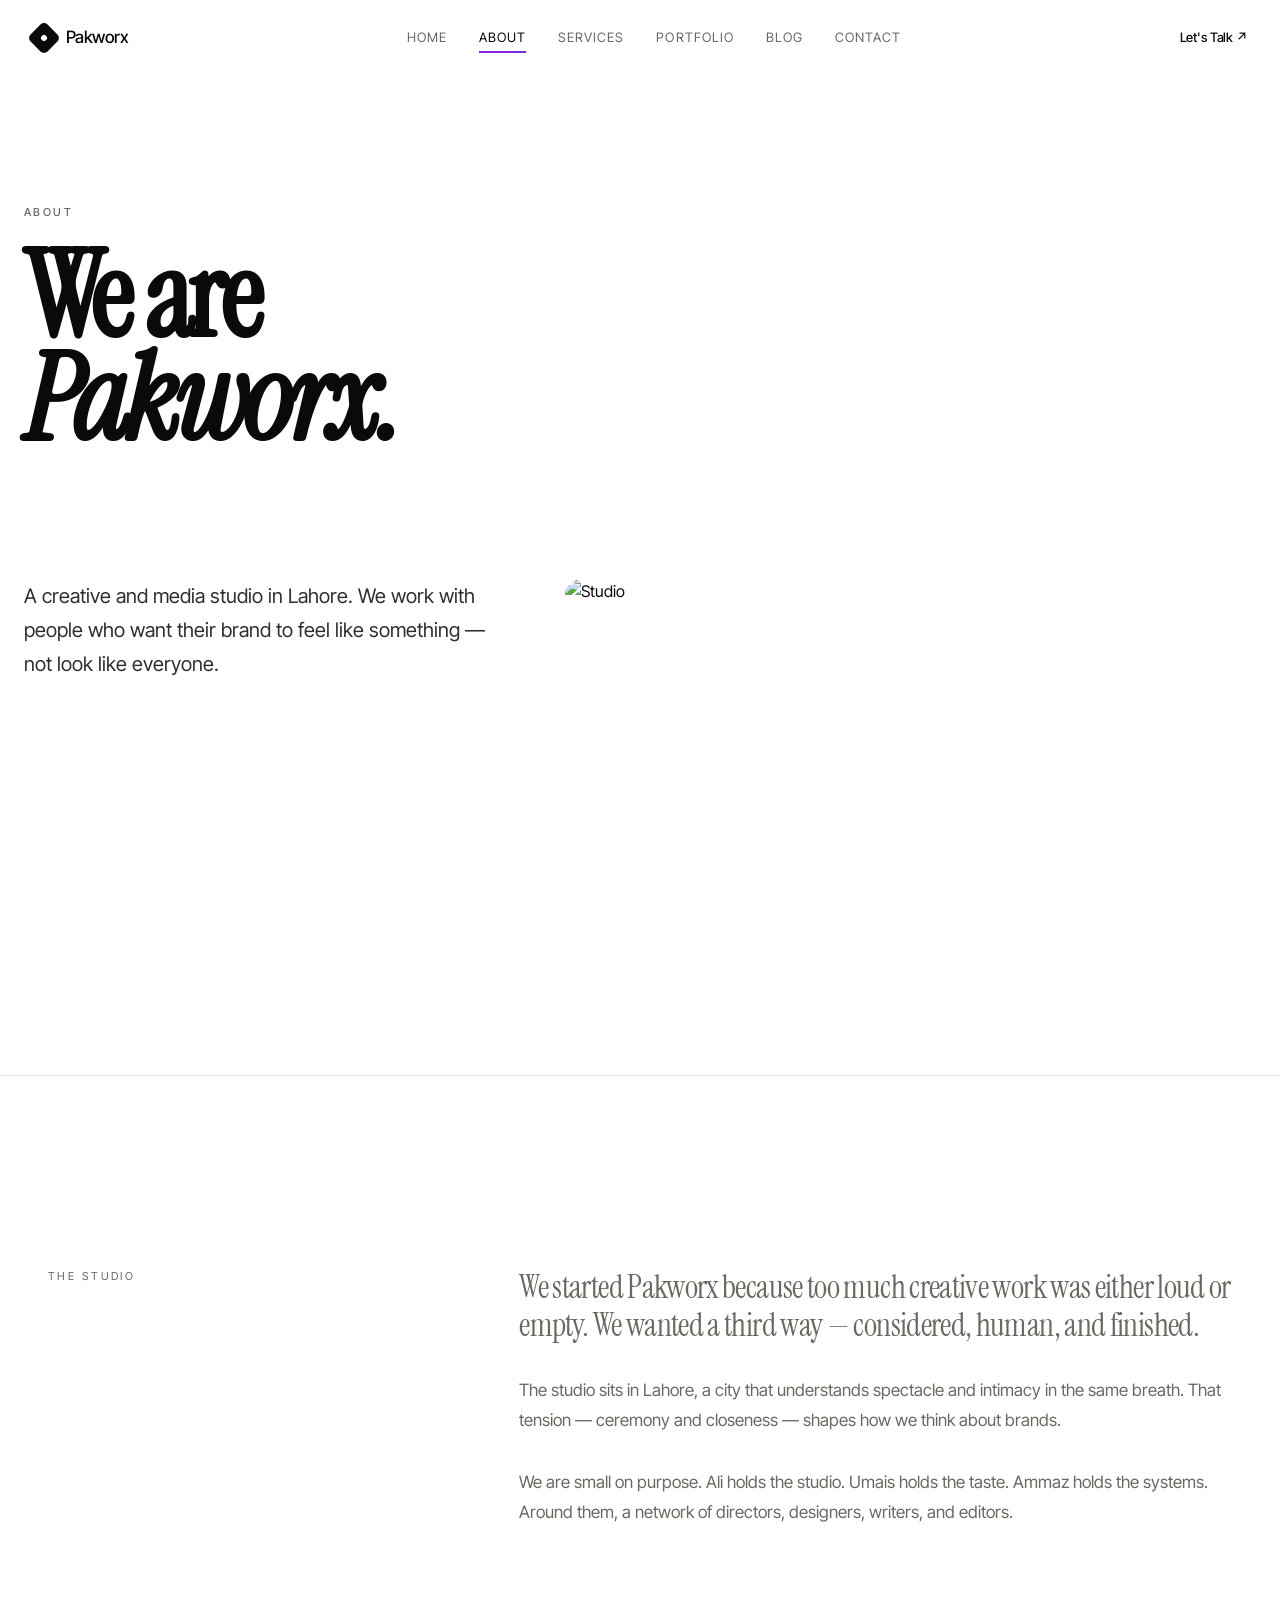
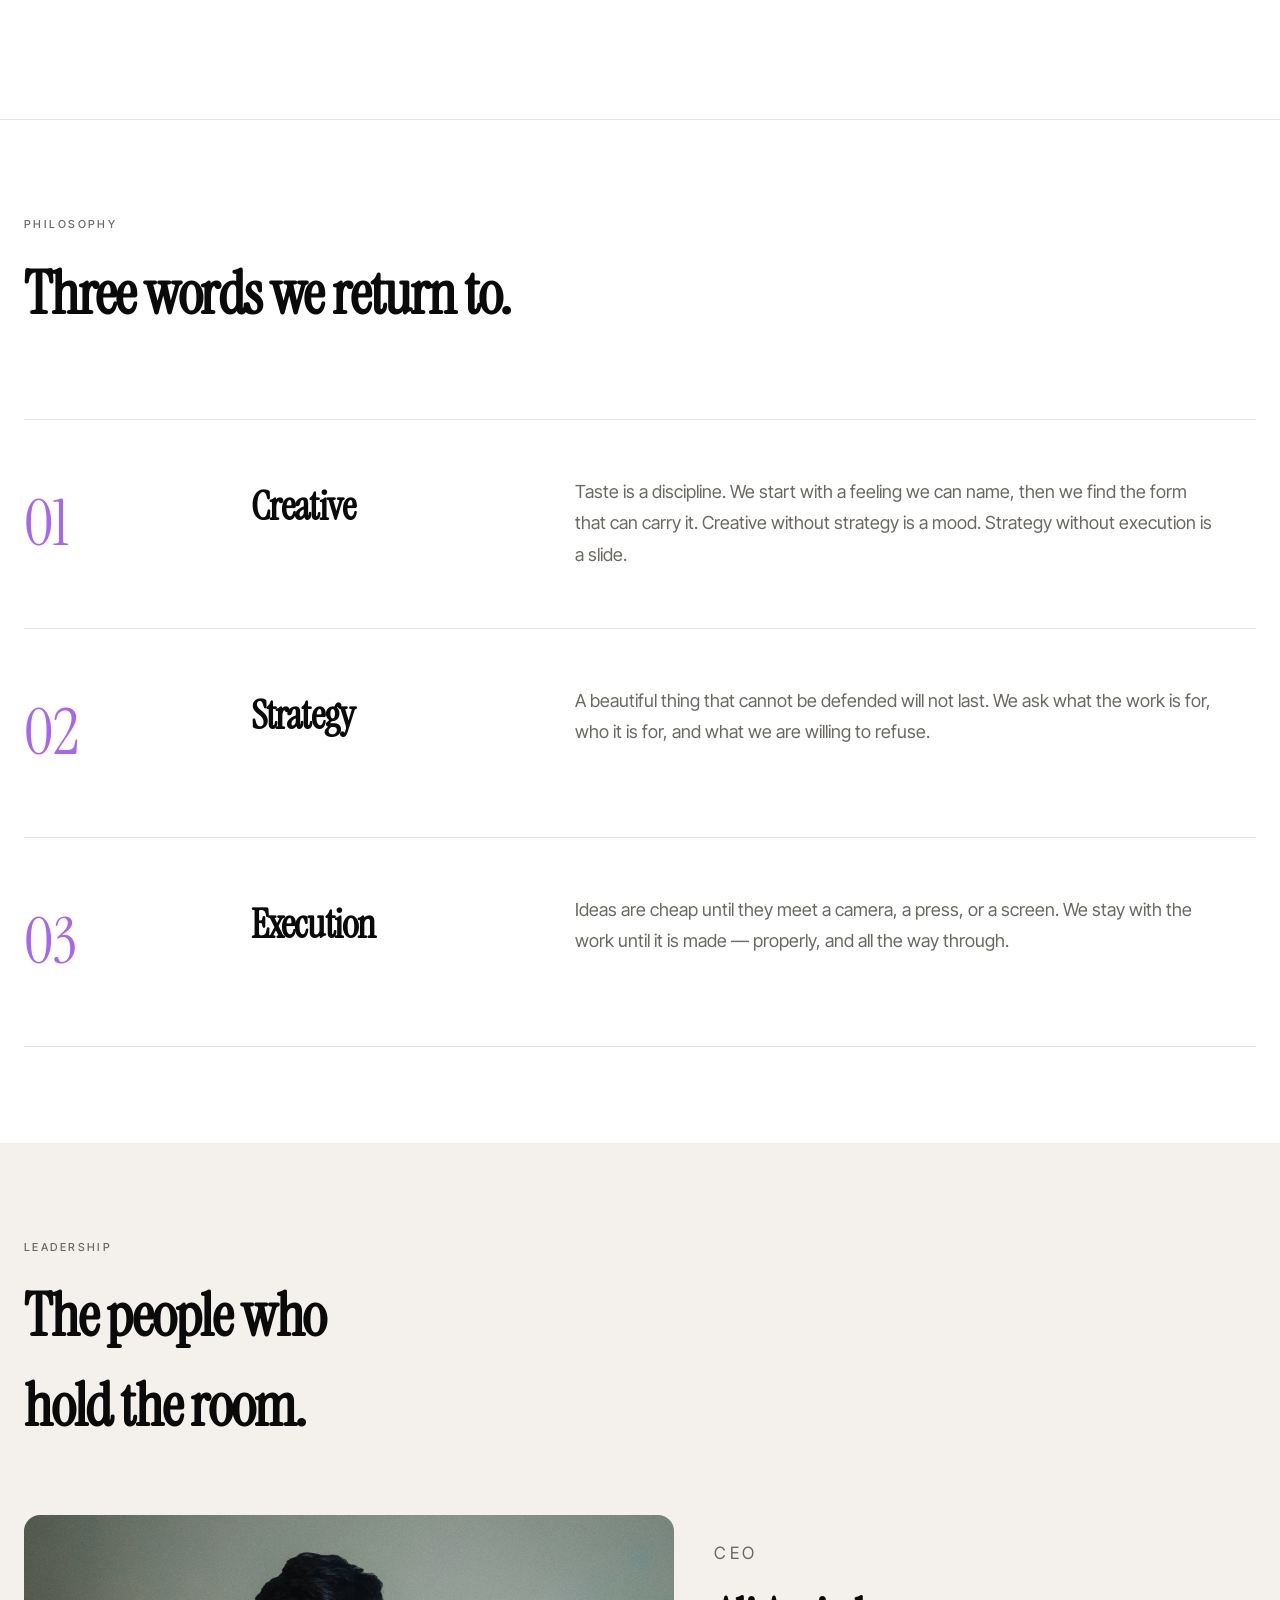
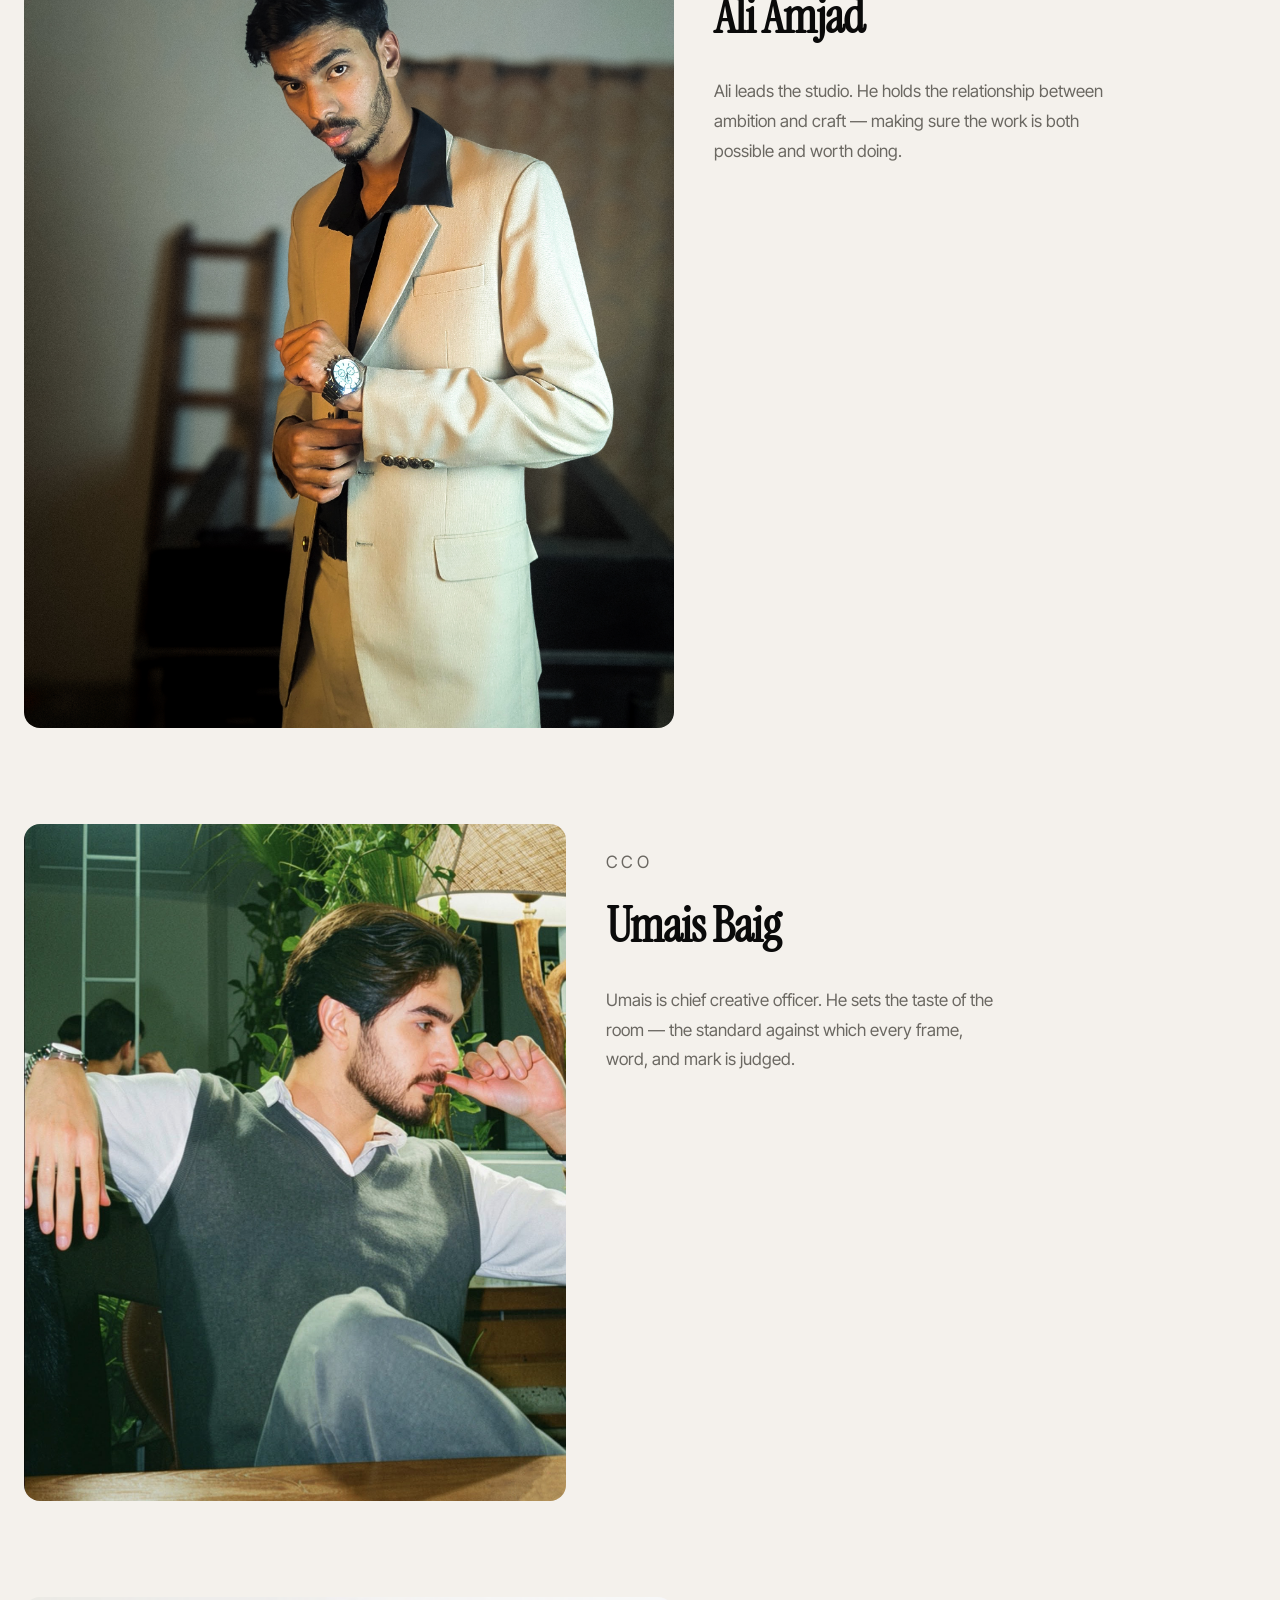
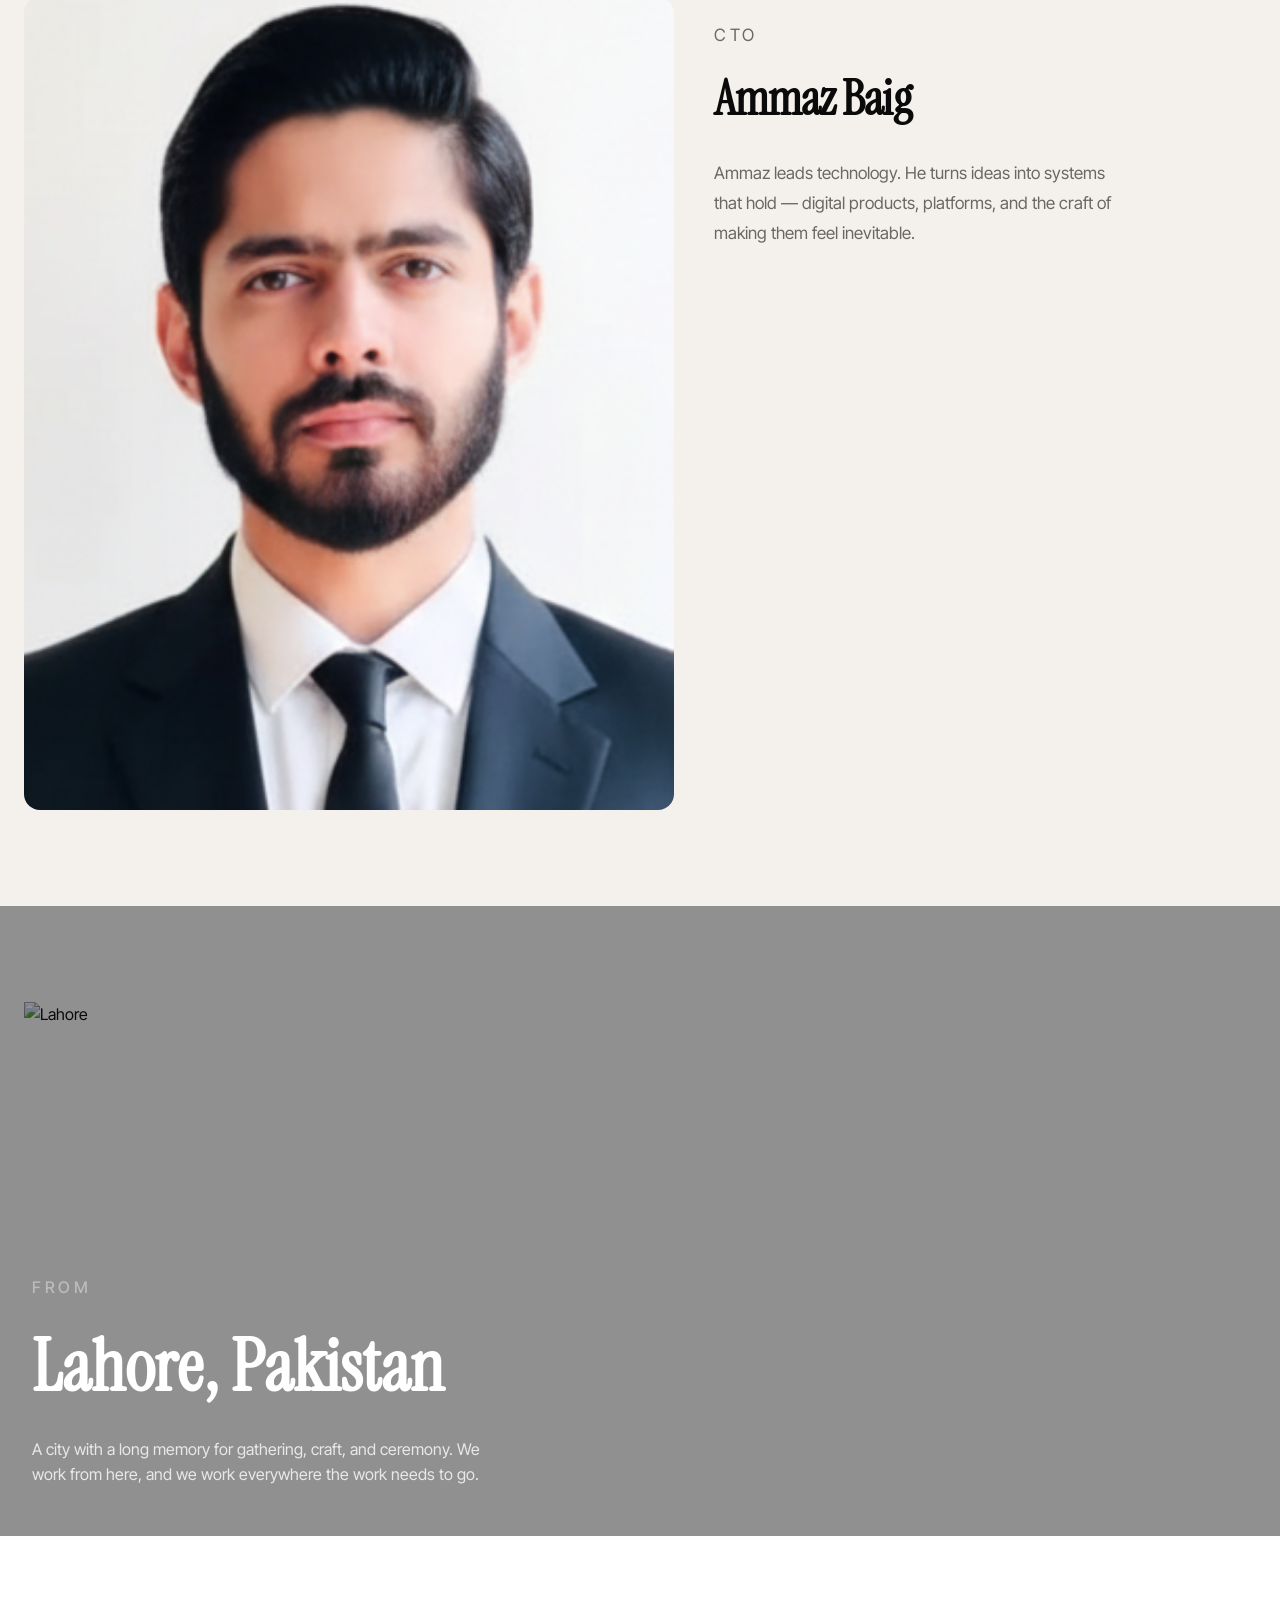
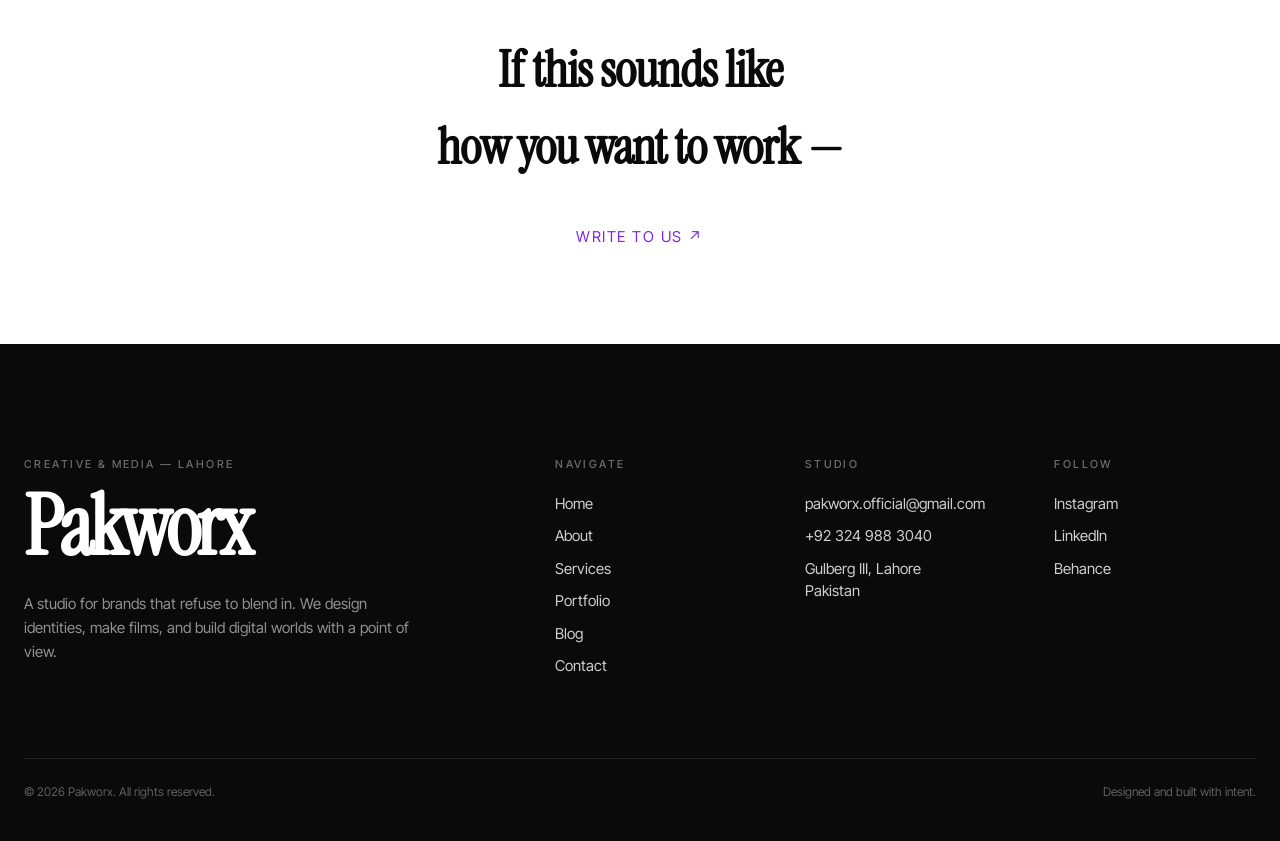
==== commit 45052b56: "Add files via upload" ====
--- a/about.html
+++ b/about.html
@@ -99,7 +99,7 @@
       <h2>The people who<br />hold the room.</h2>
       <div class="team-grid">
         <div class="team-member">
-          <img src="https://images.pexels.com/photos/17685845/pexels-photo-17685845.jpeg?auto=compress&cs=tinysrgb&w=1200" alt="Ali Amjad" />
+          <img src="/images/day 3 004.jpg" alt="Ali Amjad" />
           <div class="team-info">
             <p class="team-role">CEO</p>
             <h3>Ali Amjad</h3>
@@ -107,7 +107,7 @@
           </div>
         </div>
         <div class="team-member reverse">
-          <img src="https://images.pexels.com/photos/13273039/pexels-photo-13273039.jpeg?auto=compress&cs=tinysrgb&w=1200" alt="Umais Baig" />
+          <img src="/images/ok.png" alt="Umais Baig" />
           <div class="team-info">
             <p class="team-role">CCO</p>
             <h3>Umais Baig</h3>
@@ -115,7 +115,7 @@
           </div>
         </div>
         <div class="team-member">
-          <img src="https://images.pexels.com/photos/7580990/pexels-photo-7580990.jpeg?auto=compress&cs=tinysrgb&w=1200" alt="Ammaz Baig" />
+          <img src="/images/CTO .png" alt="Ammaz Baig" />
           <div class="team-info">
             <p class="team-role">CTO</p>
             <h3>Ammaz Baig</h3>
@@ -162,8 +162,8 @@
         <div>
           <p class="eyebrow light">Studio</p>
           <ul>
-            <li><a href="mailto:hello@pakworx.com">hello@pakworx.com</a></li>
-            <li><a href="tel:+923008482910">+92 300 848 2910</a></li>
+            <li><a href="mailto:pakworx.official@gmail.com">pakworx.official@gmail.com</a></li>
+            <li><a href="tel:+923249883040">+92 324 988 3040</a></li>
             <li>Gulberg III, Lahore<br />Pakistan</li>
           </ul>
         </div>
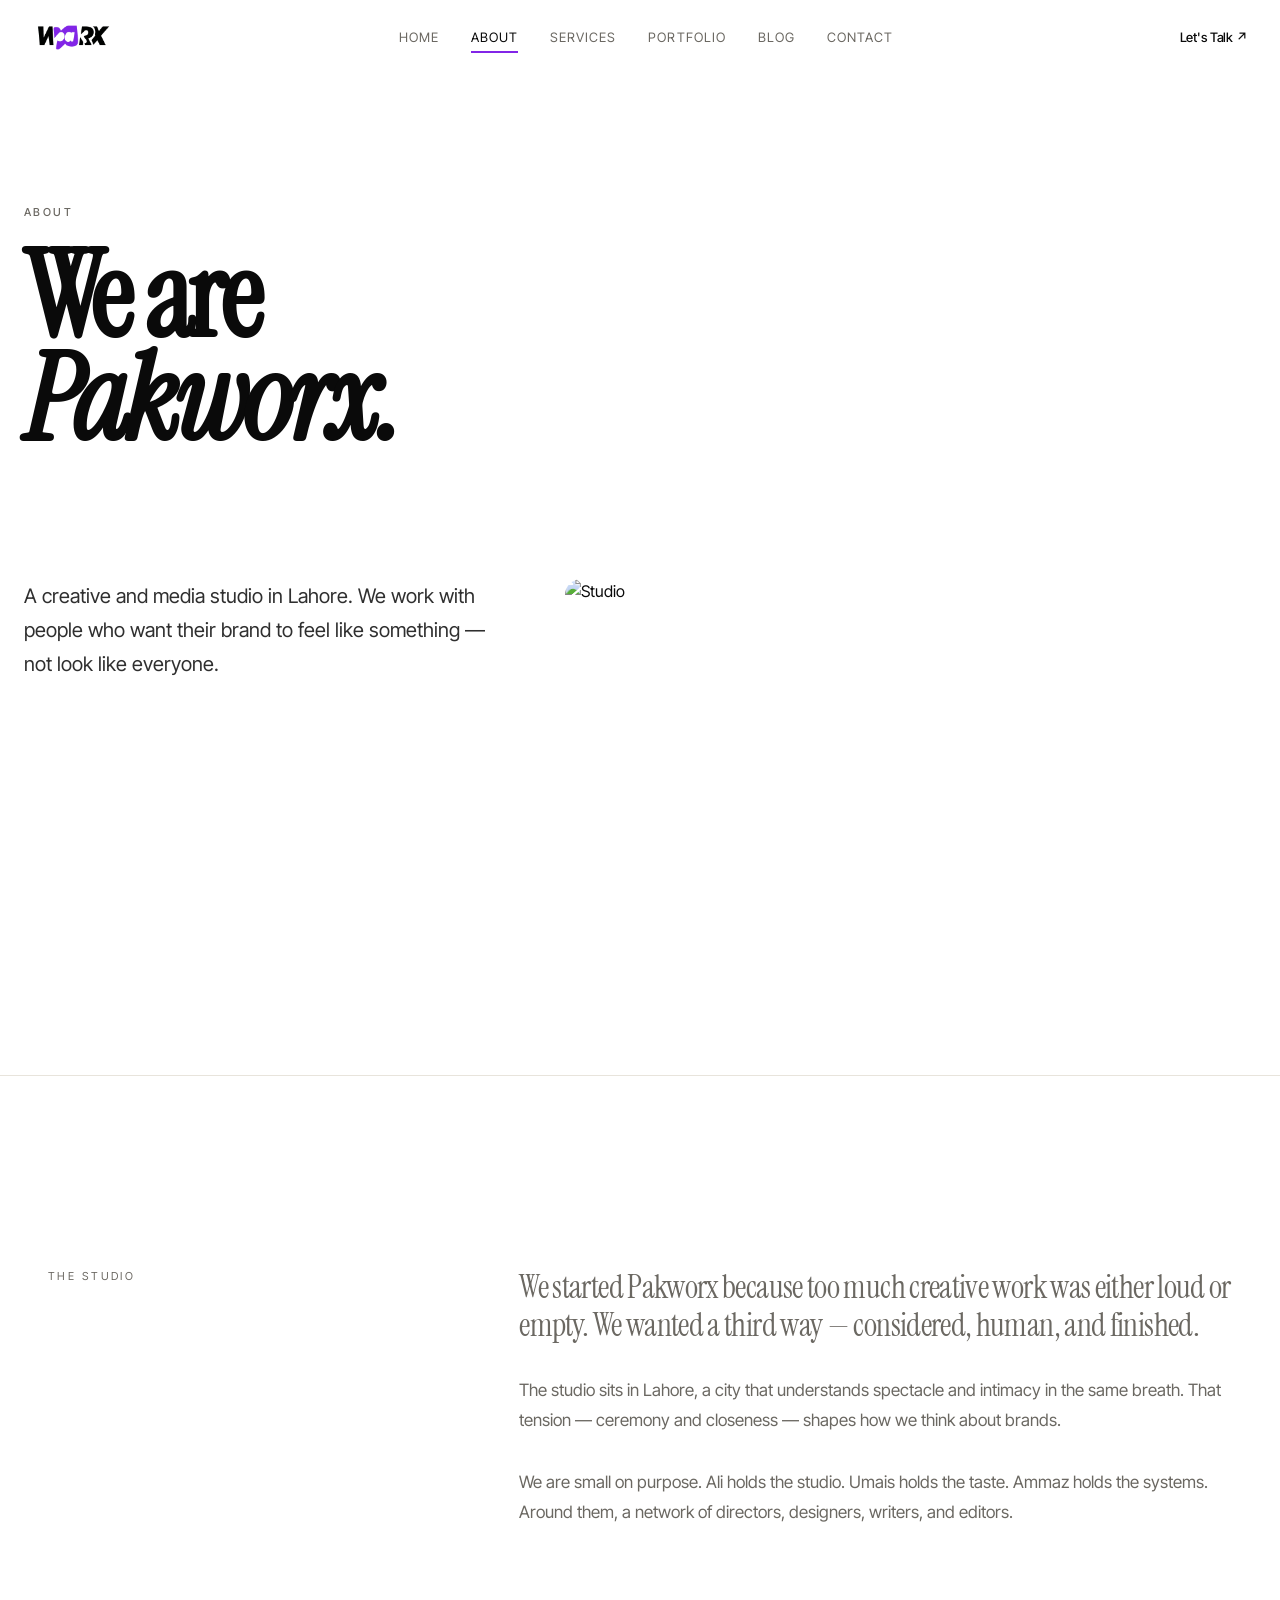
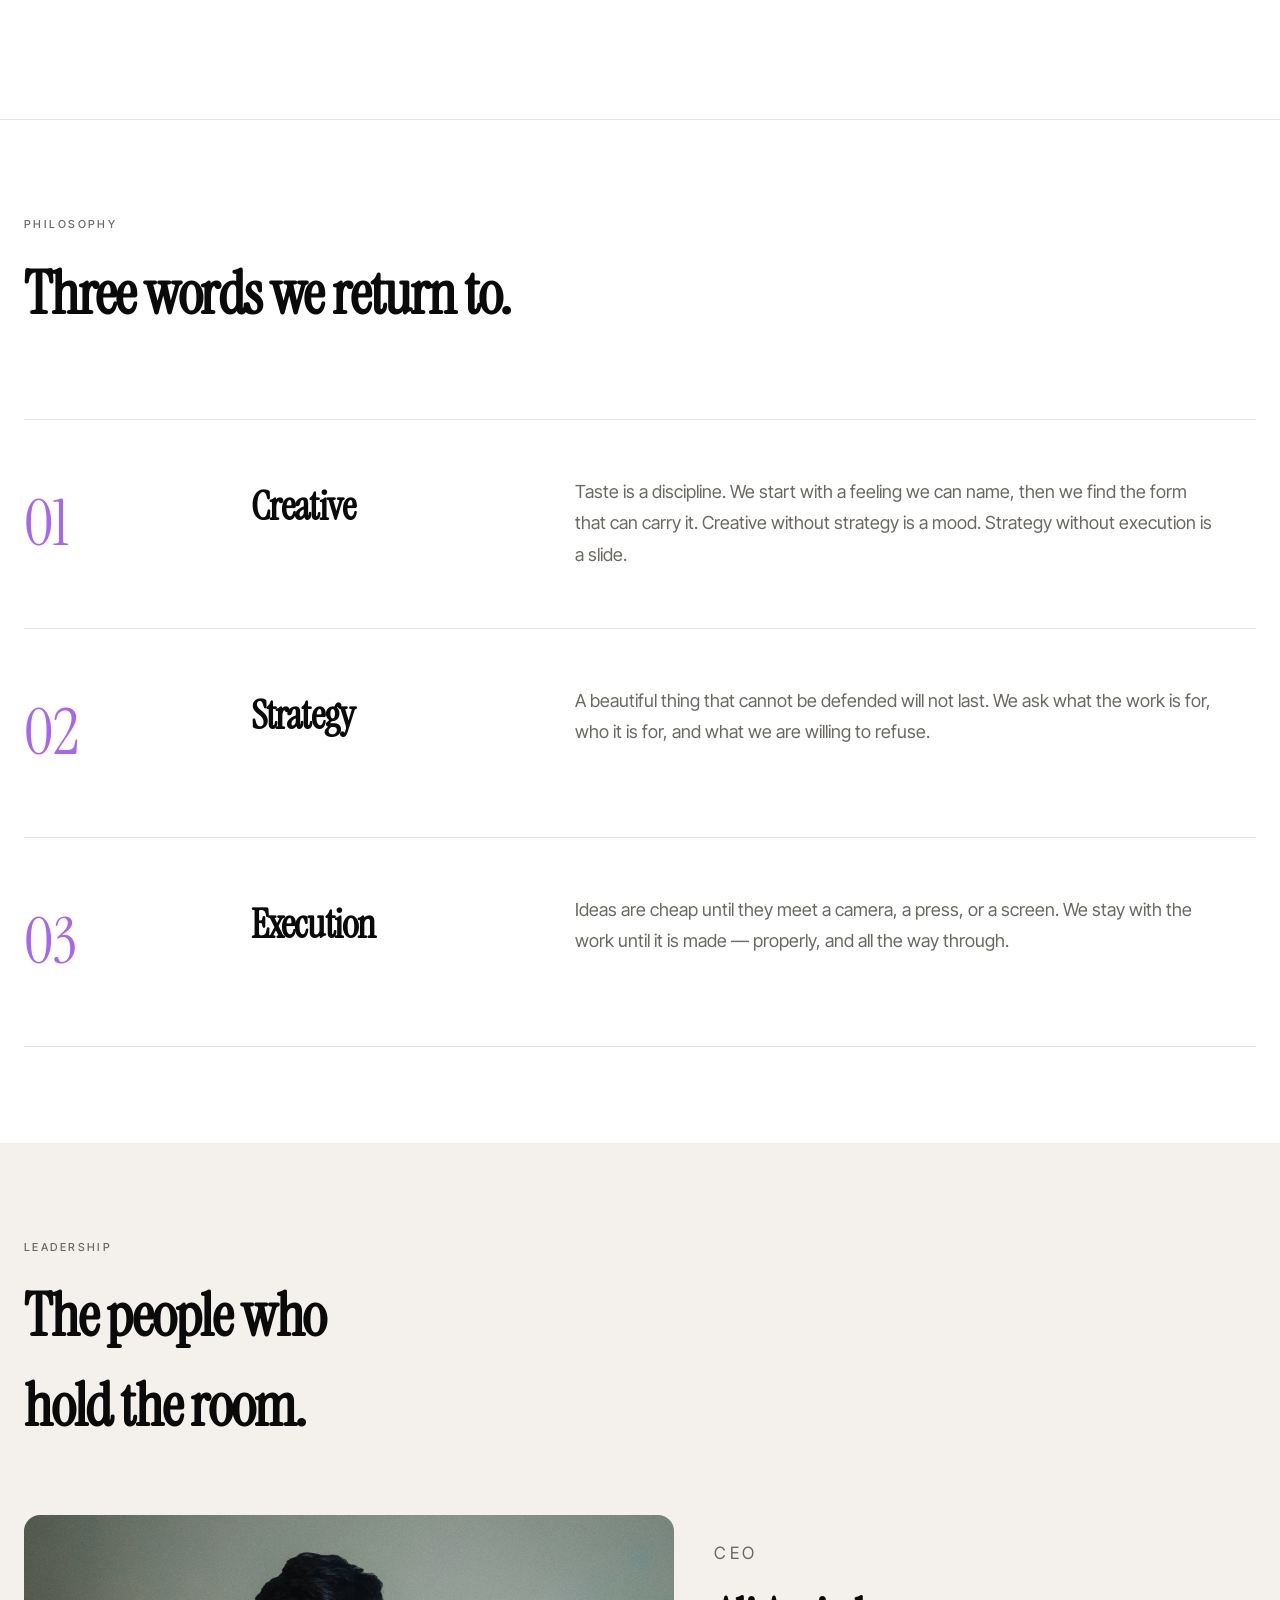
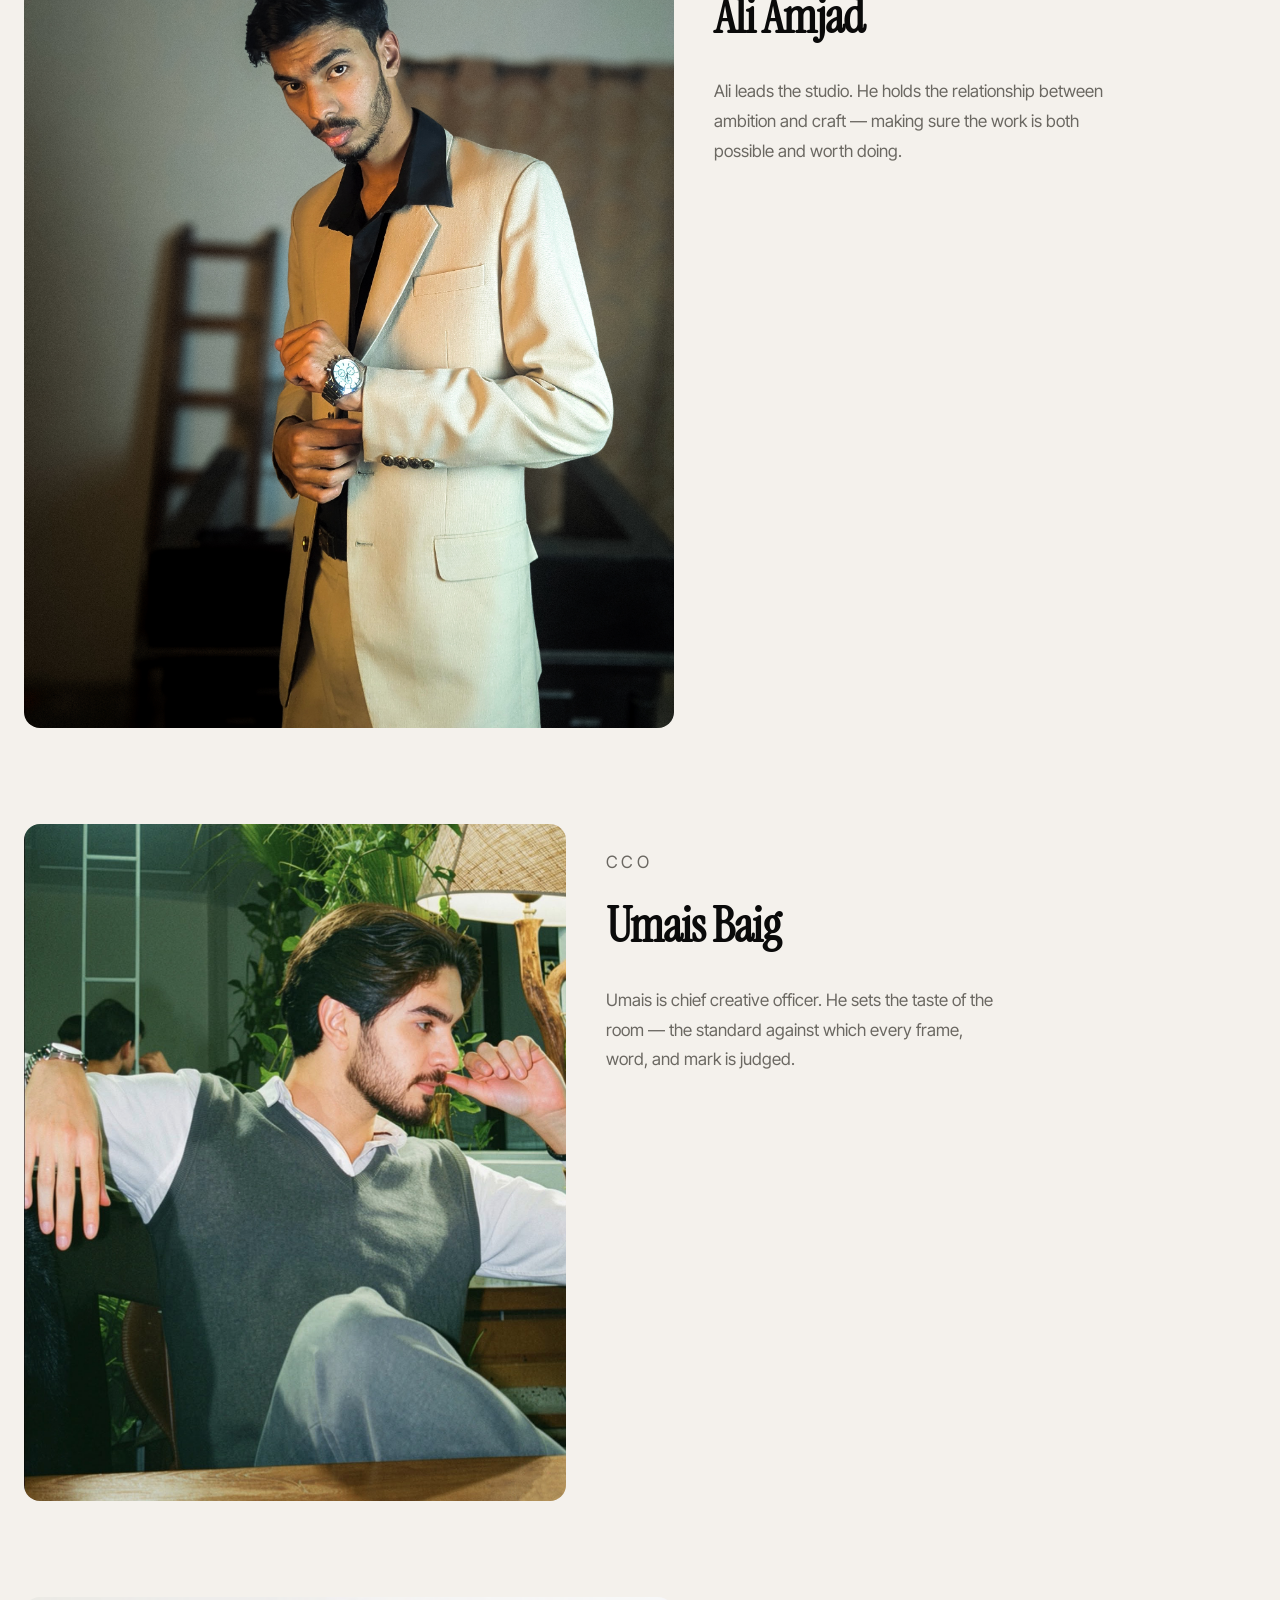
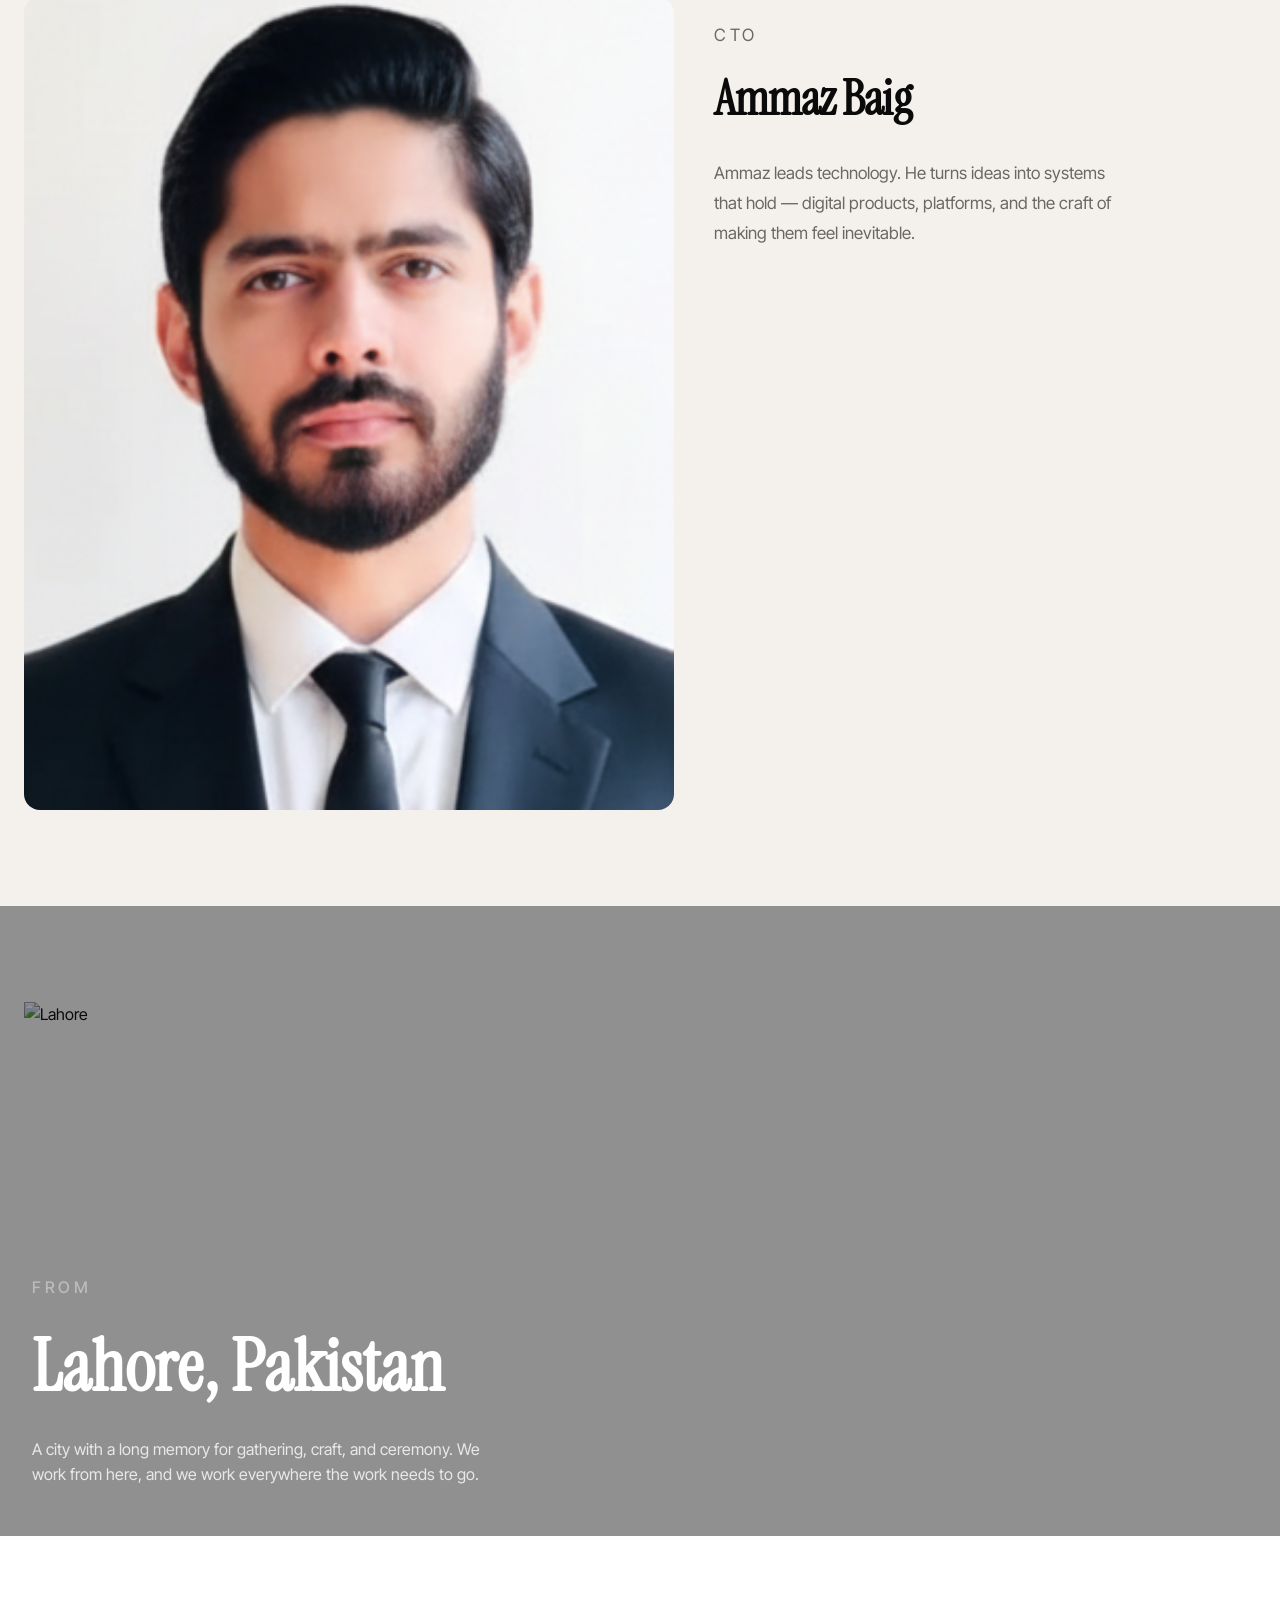
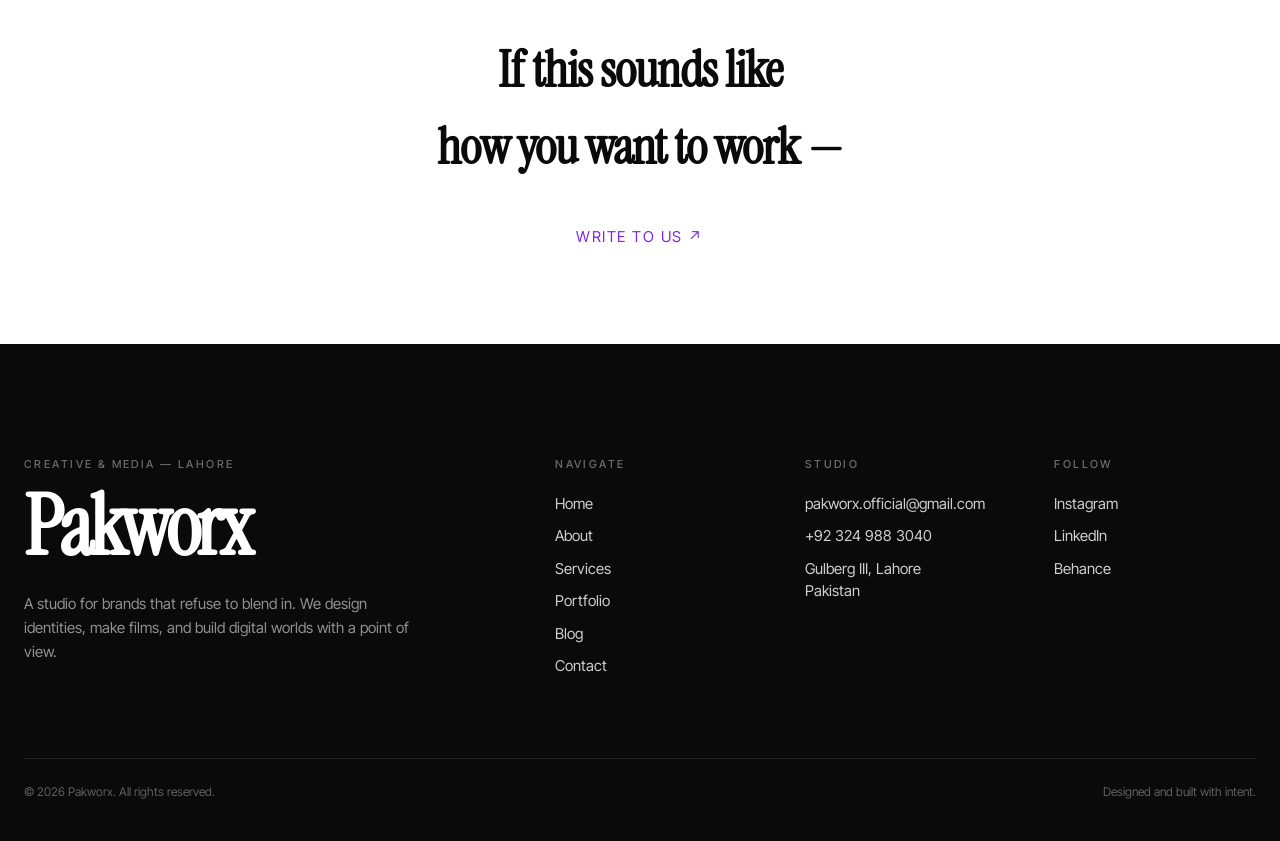
==== commit 695d82f2: "Add files via upload" ====
--- a/about.html
+++ b/about.html
@@ -12,8 +12,7 @@
 <body>
   <header class="site-header">
     <a href="index.html" class="logo">
-      <span class="logo-mark"></span>
-      <span class="logo-text">Pakworx</span>
+      <img src="/images/trasparent logo.png" alt="Pakworx" class="logo-image" />
     </a>
     <nav class="desktop-nav">
       <a href="index.html">Home</a>
--- a/styles.css
+++ b/styles.css
@@ -91,31 +91,10 @@
   gap: 10px;
 }
 
-.logo-mark {
-  width: 24px;
-  height: 24px;
-  background: var(--color-ink);
-  transform: rotate(45deg);
-  border-radius: 5px;
-  position: relative;
-}
-
-.logo-mark::after {
-  content: "";
-  position: absolute;
-  top: 50%;
-  left: 50%;
-  transform: translate(-50%, -50%);
-  width: 6px;
-  height: 6px;
-  background: white;
-  border-radius: 50%;
-}
-
-.logo-text {
-  font-size: 17px;
-  font-weight: 500;
-  letter-spacing: -0.03em;
+.logo-image {
+  height: 30px;
+  width: auto;
+  display: block;
 }
 
 .desktop-nav {
@@ -1617,70 +1596,111 @@
   padding-top: 64px;
 }
 
-#contact-form {
-  display: flex;
-  flex-direction: column;
-  gap: 32px;
-}
-
-#contact-form label {
-  display: flex;
-  flex-direction: column;
-  gap: 12px;
-}
-
-#contact-form label span {
-  font-size: 11px;
-  letter-spacing: 0.18em;
-  text-transform: uppercase;
-  color: var(--color-mute);
-}
-
-#contact-form input,
-#contact-form select,
-#contact-form textarea {
-  padding: 12px 0;
-  border: none;
-  border-bottom: 1px solid var(--color-stone);
-  background: transparent;
-  font-size: 16px;
-  font-family: inherit;
-  outline: none;
-  transition: border-color 0.3s;
-}
-
-#contact-form input:focus,
-#contact-form select:focus,
-#contact-form textarea:focus {
-  border-bottom-color: var(--color-accent);
-}
-
-#contact-form textarea {
-  resize: vertical;
-  min-height: 120px;
-}
-
-#form-success {
+/* QUICK CONTACT (WhatsApp / Email) */
+.quick-contact {
   background: var(--color-mist);
-  padding: 64px;
   border-radius: 16px;
-}
-
-#form-success h2 {
-  font-family: var(--font-serif);
-  font-size: 36px;
-}
-
-#form-success p {
-  margin-top: 16px;
+  padding: 64px 48px;
+}
+
+.quick-contact h2 {
+  font-family: var(--font-serif);
+  font-size: clamp(32px, 5vw, 44px);
+  letter-spacing: -0.02em;
+  line-height: 1.05;
+  margin-top: 14px;
+}
+
+.quick-contact-lead {
+  margin-top: 20px;
   font-size: 16px;
   line-height: 1.6;
   color: var(--color-mute);
-  max-width: 400px;
-}
-
-#form-success button {
-  margin-top: 32px;
+  max-width: 420px;
+}
+
+.quick-contact-options {
+  margin-top: 40px;
+  display: flex;
+  flex-direction: column;
+  gap: 16px;
+}
+
+.quick-contact-card {
+  display: flex;
+  align-items: center;
+  gap: 18px;
+  background: var(--color-paper);
+  border: 1px solid var(--color-stone);
+  border-radius: 14px;
+  padding: 20px 24px;
+  transition: border-color 0.3s, transform 0.3s;
+}
+
+.quick-contact-card:hover {
+  border-color: var(--color-accent);
+  transform: translateY(-2px);
+}
+
+.quick-contact-icon {
+  width: 44px;
+  height: 44px;
+  border-radius: 50%;
+  background: var(--color-ink);
+  color: white;
+  display: flex;
+  align-items: center;
+  justify-content: center;
+  flex-shrink: 0;
+  transition: background 0.3s;
+}
+
+.quick-contact-card:hover .quick-contact-icon {
+  background: var(--color-accent);
+}
+
+.quick-contact-text {
+  display: flex;
+  flex-direction: column;
+  gap: 2px;
+  flex: 1;
+  min-width: 0;
+}
+
+.quick-contact-name {
+  font-size: 16px;
+  font-weight: 600;
+}
+
+.quick-contact-detail {
+  font-size: 13px;
+  color: var(--color-mute);
+}
+
+.quick-contact-arrow {
+  font-size: 18px;
+  color: var(--color-mute);
+  transition: color 0.3s;
+}
+
+.quick-contact-card:hover .quick-contact-arrow {
+  color: var(--color-accent);
+}
+
+.quick-contact-note {
+  margin-top: 28px;
+  font-size: 12px;
+  color: var(--color-mute);
+}
+
+@media (min-width: 640px) {
+  .quick-contact-options {
+    flex-direction: row;
+  }
+
+  .quick-contact-card {
+    flex: 1;
+  }
 }
 
 /* FOOTER */
